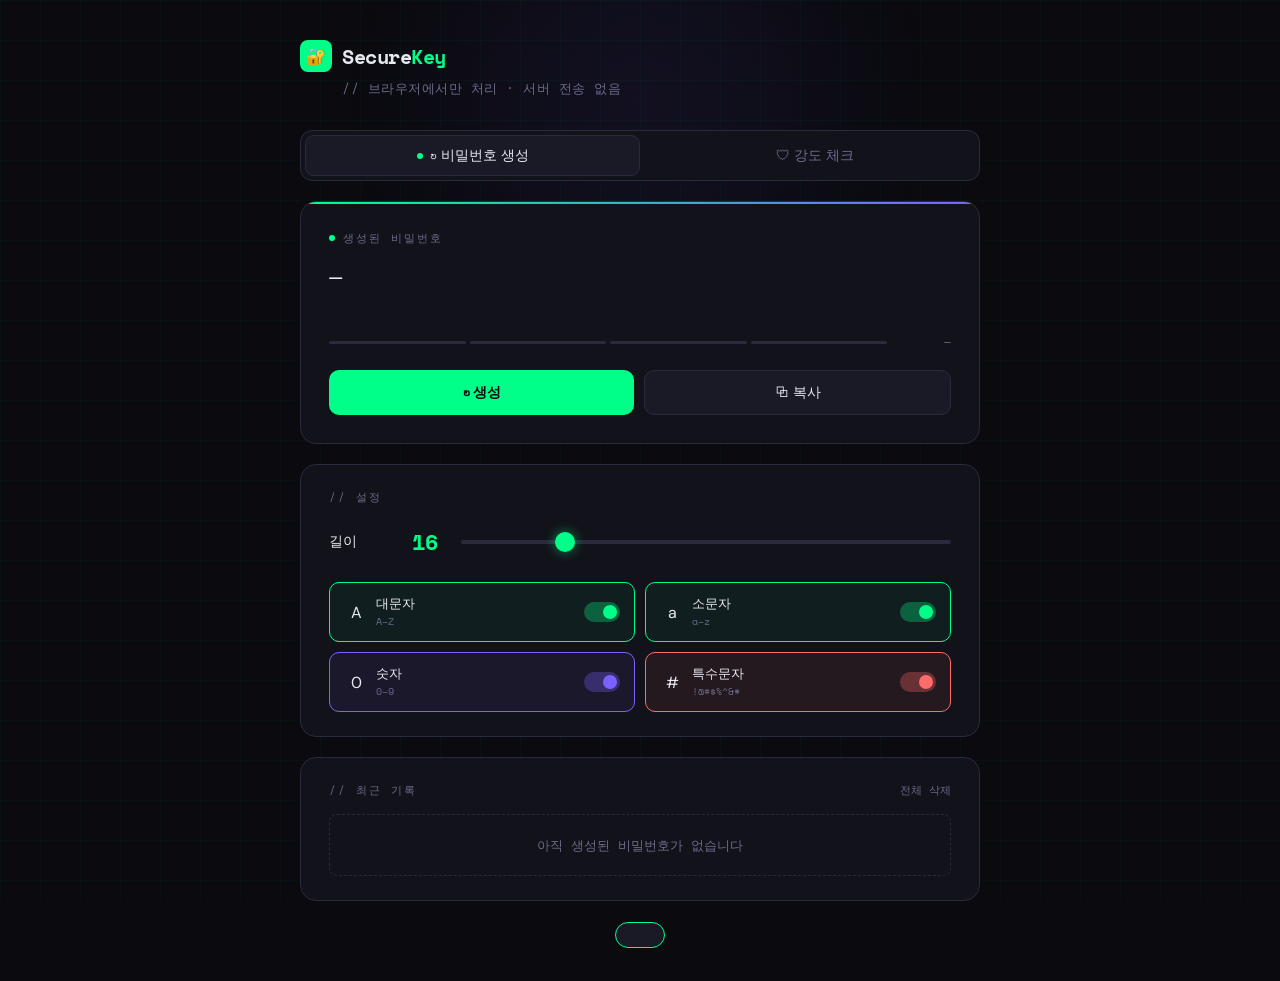
==== index.html @ 2619ad8b "Add Google AdSense integration Co-Authored-By: Claude Sonnet 4.6 <noreply@anthropic.com>" ====
<!DOCTYPE html>
<html lang="ko">
<head>
<meta charset="UTF-8">
<meta name="viewport" content="width=device-width, initial-scale=1.0">
<meta name="google-adsense-account" content="ca-pub-7251253669890286">
<title>SecureKey — 비밀번호 생성기</title>
<script async src="https://pagead2.googlesyndication.com/pagead/js/adsbygoogle.js?client=ca-pub-7251253669890286" crossorigin="anonymous"></script>
<link rel="preconnect" href="https://fonts.googleapis.com">
<link href="https://fonts.googleapis.com/css2?family=Space+Mono:wght@400;700&family=DM+Sans:wght@300;400;500;600&display=swap" rel="stylesheet">
<style>
  :root {
    --bg: #0a0a0f;
    --surface: #12121a;
    --surface2: #1a1a26;
    --border: #2a2a3d;
    --accent: #00ff88;
    --accent2: #7b61ff;
    --accent3: #ff6b6b;
    --text: #e8e8f0;
    --muted: #6b6b8a;
    --mono: 'Space Mono', monospace;
    --sans: 'DM Sans', sans-serif;
  }

  * { margin: 0; padding: 0; box-sizing: border-box; }

  body {
    background: var(--bg);
    color: var(--text);
    font-family: var(--sans);
    min-height: 100vh;
    display: flex;
    flex-direction: column;
    align-items: center;
    padding: 40px 20px 80px;
    position: relative;
    overflow-x: hidden;
  }

  body::before {
    content: '';
    position: fixed;
    inset: 0;
    background-image:
      linear-gradient(rgba(0,255,136,0.03) 1px, transparent 1px),
      linear-gradient(90deg, rgba(0,255,136,0.03) 1px, transparent 1px);
    background-size: 40px 40px;
    pointer-events: none;
    z-index: 0;
  }

  body::after {
    content: '';
    position: fixed;
    top: -200px;
    left: 50%;
    transform: translateX(-50%);
    width: 600px;
    height: 600px;
    background: radial-gradient(circle, rgba(123,97,255,0.08) 0%, transparent 70%);
    pointer-events: none;
    z-index: 0;
  }

  .container {
    width: 100%;
    max-width: 680px;
    position: relative;
    z-index: 1;
  }

  /* ── Header ── */
  header {
    margin-bottom: 32px;
    animation: fadeDown 0.6s ease both;
  }

  .logo {
    display: flex;
    align-items: center;
    gap: 10px;
    margin-bottom: 6px;
  }

  .logo-icon {
    width: 32px; height: 32px;
    background: var(--accent);
    border-radius: 8px;
    display: flex; align-items: center; justify-content: center;
    font-size: 16px;
  }

  .logo-text {
    font-family: var(--mono);
    font-size: 20px;
    font-weight: 700;
    letter-spacing: -0.5px;
  }

  .logo-text span { color: var(--accent); }

  .tagline {
    font-size: 13px;
    color: var(--muted);
    font-family: var(--mono);
    letter-spacing: 0.5px;
    padding-left: 42px;
  }

  /* ── Tab Nav ── */
  .tab-nav {
    display: flex;
    gap: 2px;
    background: var(--surface);
    border: 1px solid var(--border);
    border-radius: 12px;
    padding: 4px;
    margin-bottom: 20px;
    animation: fadeUp 0.6s 0.05s ease both;
  }

  .tab-btn {
    flex: 1;
    padding: 10px 16px;
    border: none;
    border-radius: 9px;
    background: transparent;
    color: var(--muted);
    font-family: var(--sans);
    font-size: 14px;
    font-weight: 500;
    cursor: pointer;
    transition: all 0.2s;
    display: flex;
    align-items: center;
    justify-content: center;
    gap: 7px;
  }

  .tab-btn:hover { color: var(--text); }

  .tab-btn.active {
    background: var(--surface2);
    color: var(--text);
    border: 1px solid var(--border);
  }

  .tab-indicator {
    width: 6px; height: 6px;
    border-radius: 50%;
    opacity: 0;
    transition: opacity 0.2s;
    flex-shrink: 0;
  }

  .tab-btn.active .tab-indicator { opacity: 1; }
  .tab-btn:nth-child(1) .tab-indicator { background: var(--accent); }
  .tab-btn:nth-child(2) .tab-indicator { background: var(--accent2); }

  /* ── Pages ── */
  .page { display: none; }
  .page.active { display: block; }

  /* ── Output card ── */
  .output-card {
    background: var(--surface);
    border: 1px solid var(--border);
    border-radius: 16px;
    padding: 28px;
    margin-bottom: 20px;
    position: relative;
    overflow: hidden;
    animation: fadeUp 0.6s 0.1s ease both;
  }

  .output-card::before {
    content: '';
    position: absolute;
    top: 0; left: 0; right: 0;
    height: 2px;
    background: linear-gradient(90deg, var(--accent), var(--accent2));
  }

  .card-label {
    font-size: 11px;
    font-family: var(--mono);
    color: var(--muted);
    letter-spacing: 2px;
    text-transform: uppercase;
    margin-bottom: 12px;
    display: flex;
    align-items: center;
    gap: 8px;
  }

  .strength-dot {
    width: 6px; height: 6px;
    border-radius: 50%;
    background: var(--accent);
    animation: pulse 2s infinite;
  }

  .password-display {
    font-family: var(--mono);
    font-size: clamp(16px, 3vw, 22px);
    color: var(--text);
    word-break: break-all;
    line-height: 1.6;
    min-height: 56px;
    letter-spacing: 1px;
    transition: opacity 0.15s;
  }

  .password-display.flash { opacity: 0; }

  .char-uppercase { color: #7b61ff; }
  .char-lowercase { color: #e8e8f0; }
  .char-number    { color: #00ff88; }
  .char-symbol    { color: #ff6b6b; }

  /* ── Strength meter ── */
  .strength-meter {
    margin-top: 20px;
    display: flex;
    gap: 4px;
    align-items: center;
  }

  .strength-bar {
    flex: 1;
    height: 3px;
    background: var(--border);
    border-radius: 2px;
    overflow: hidden;
  }

  .strength-bar-fill {
    height: 100%;
    border-radius: 2px;
    width: 0%;
    transition: width 0.4s cubic-bezier(0.34,1.56,0.64,1), background 0.4s;
  }

  .strength-text {
    font-size: 11px;
    font-family: var(--mono);
    color: var(--muted);
    min-width: 60px;
    text-align: right;
  }

  /* ── Buttons ── */
  .actions {
    display: flex;
    gap: 10px;
    margin-top: 20px;
  }

  .btn {
    flex: 1;
    padding: 12px 16px;
    border: none;
    border-radius: 10px;
    font-family: var(--sans);
    font-size: 14px;
    font-weight: 500;
    cursor: pointer;
    transition: all 0.2s;
    display: flex;
    align-items: center;
    justify-content: center;
    gap: 8px;
  }

  .btn-primary { background: var(--accent); color: #0a0a0f; font-weight: 600; }
  .btn-primary:hover {
    background: #00cc6a;
    transform: translateY(-1px);
    box-shadow: 0 4px 20px rgba(0,255,136,0.3);
  }
  .btn-primary:active { transform: translateY(0); }

  .btn-secondary {
    background: var(--surface2);
    color: var(--text);
    border: 1px solid var(--border);
  }
  .btn-secondary:hover { background: var(--border); transform: translateY(-1px); }
  .btn-secondary.copied {
    background: rgba(0,255,136,0.1);
    border-color: var(--accent);
    color: var(--accent);
  }

  /* ── Settings card ── */
  .settings-card {
    background: var(--surface);
    border: 1px solid var(--border);
    border-radius: 16px;
    padding: 24px 28px;
    margin-bottom: 20px;
    animation: fadeUp 0.6s 0.2s ease both;
  }

  .section-title {
    font-size: 11px;
    font-family: var(--mono);
    color: var(--muted);
    letter-spacing: 2px;
    text-transform: uppercase;
    margin-bottom: 20px;
  }

  .slider-row {
    display: flex;
    align-items: center;
    gap: 16px;
    margin-bottom: 24px;
  }

  .slider-label { font-size: 14px; color: var(--text); min-width: 60px; }

  .slider-value {
    font-family: var(--mono);
    font-size: 22px;
    font-weight: 700;
    color: var(--accent);
    min-width: 40px;
    text-align: center;
  }

  input[type=range] {
    flex: 1;
    appearance: none;
    background: var(--border);
    height: 4px;
    border-radius: 2px;
    outline: none;
    cursor: pointer;
  }

  input[type=range]::-webkit-slider-thumb {
    appearance: none;
    width: 20px; height: 20px;
    border-radius: 50%;
    background: var(--accent);
    cursor: pointer;
    box-shadow: 0 0 12px rgba(0,255,136,0.5);
    transition: transform 0.2s, box-shadow 0.2s;
  }

  input[type=range]::-webkit-slider-thumb:hover {
    transform: scale(1.2);
    box-shadow: 0 0 20px rgba(0,255,136,0.7);
  }

  .toggles-grid {
    display: grid;
    grid-template-columns: 1fr 1fr;
    gap: 10px;
  }

  .toggle-item {
    display: flex;
    align-items: center;
    justify-content: space-between;
    background: var(--surface2);
    border: 1px solid var(--border);
    border-radius: 10px;
    padding: 12px 14px;
    cursor: pointer;
    transition: all 0.2s;
    user-select: none;
  }

  .toggle-item:hover { border-color: var(--muted); }
  .toggle-item.active        { border-color: var(--accent);  background: rgba(0,255,136,0.05); }
  .toggle-item.active-purple { border-color: var(--accent2); background: rgba(123,97,255,0.08); }
  .toggle-item.active-red    { border-color: var(--accent3); background: rgba(255,107,107,0.08); }

  .toggle-info { display: flex; align-items: center; gap: 8px; }
  .toggle-icon { font-size: 16px; width: 24px; text-align: center; }
  .toggle-label    { font-size: 13px; color: var(--text); }
  .toggle-sublabel { font-size: 10px; color: var(--muted); font-family: var(--mono); margin-top: 1px; }

  .toggle-switch {
    width: 36px; height: 20px;
    background: var(--border);
    border-radius: 10px;
    position: relative;
    transition: background 0.2s;
    flex-shrink: 0;
  }

  .toggle-switch::after {
    content: '';
    position: absolute;
    width: 14px; height: 14px;
    border-radius: 50%;
    background: var(--muted);
    top: 3px; left: 3px;
    transition: all 0.2s;
  }

  .toggle-item.active        .toggle-switch { background: rgba(0,255,136,0.3); }
  .toggle-item.active        .toggle-switch::after { left: 19px; background: var(--accent); }
  .toggle-item.active-purple .toggle-switch { background: rgba(123,97,255,0.3); }
  .toggle-item.active-purple .toggle-switch::after { left: 19px; background: var(--accent2); }
  .toggle-item.active-red    .toggle-switch { background: rgba(255,107,107,0.3); }
  .toggle-item.active-red    .toggle-switch::after { left: 19px; background: var(--accent3); }

  /* ── History card ── */
  .history-card {
    background: var(--surface);
    border: 1px solid var(--border);
    border-radius: 16px;
    padding: 24px 28px;
    animation: fadeUp 0.6s 0.3s ease both;
  }

  .history-header {
    display: flex;
    align-items: center;
    justify-content: space-between;
    margin-bottom: 16px;
  }

  .history-clear {
    font-size: 11px;
    color: var(--muted);
    font-family: var(--mono);
    cursor: pointer;
    transition: color 0.2s;
  }
  .history-clear:hover { color: var(--accent3); }

  .history-list { display: flex; flex-direction: column; gap: 8px; }

  .history-item {
    display: flex;
    align-items: center;
    justify-content: space-between;
    background: var(--surface2);
    border: 1px solid var(--border);
    border-radius: 8px;
    padding: 10px 14px;
    gap: 12px;
    animation: slideIn 0.3s ease both;
    transition: border-color 0.2s;
  }

  .history-item:hover { border-color: var(--muted); }

  .history-pw {
    font-family: var(--mono);
    font-size: 13px;
    color: var(--text);
    flex: 1;
    overflow: hidden;
    text-overflow: ellipsis;
    white-space: nowrap;
    letter-spacing: 0.5px;
  }

  .history-meta { display: flex; align-items: center; gap: 8px; flex-shrink: 0; }

  .history-len {
    font-size: 10px;
    font-family: var(--mono);
    color: var(--muted);
    background: var(--border);
    padding: 2px 6px;
    border-radius: 4px;
  }

  .history-copy {
    background: none;
    border: none;
    color: var(--muted);
    cursor: pointer;
    font-size: 14px;
    padding: 4px;
    border-radius: 4px;
    transition: color 0.2s;
    display: flex; align-items: center;
  }
  .history-copy:hover { color: var(--accent); }

  .empty-history {
    text-align: center;
    color: var(--muted);
    font-size: 13px;
    font-family: var(--mono);
    padding: 20px 0;
    border: 1px dashed var(--border);
    border-radius: 8px;
  }

  /* ════════════════════════════
     강도 체크 페이지
  ════════════════════════════ */
  .checker-card {
    background: var(--surface);
    border: 1px solid var(--border);
    border-radius: 16px;
    padding: 28px;
    margin-bottom: 20px;
    position: relative;
    overflow: hidden;
    animation: fadeUp 0.5s ease both;
  }

  .checker-card::before {
    content: '';
    position: absolute;
    top: 0; left: 0; right: 0;
    height: 2px;
    background: linear-gradient(90deg, var(--accent2), var(--accent3));
  }

  .pw-input-wrap {
    position: relative;
    margin-bottom: 24px;
  }

  .pw-input {
    width: 100%;
    background: var(--surface2);
    border: 1px solid var(--border);
    border-radius: 10px;
    padding: 16px 50px 16px 16px;
    font-family: var(--mono);
    font-size: 18px;
    color: var(--text);
    outline: none;
    transition: border-color 0.2s, box-shadow 0.2s;
    letter-spacing: 2px;
  }

  .pw-input:focus {
    border-color: var(--accent2);
    box-shadow: 0 0 0 3px rgba(123,97,255,0.15);
  }

  .pw-input::placeholder {
    color: var(--muted);
    letter-spacing: 0;
    font-size: 14px;
  }

  .pw-toggle-vis {
    position: absolute;
    right: 14px;
    top: 50%;
    transform: translateY(-50%);
    background: none;
    border: none;
    color: var(--muted);
    cursor: pointer;
    font-size: 18px;
    padding: 4px;
    transition: color 0.2s;
  }
  .pw-toggle-vis:hover { color: var(--text); }

  /* Big strength display */
  .big-strength {
    display: flex;
    align-items: center;
    gap: 20px;
    margin-bottom: 24px;
  }

  .big-score-ring {
    position: relative;
    width: 80px; height: 80px;
    flex-shrink: 0;
  }

  .big-score-ring svg { transform: rotate(-90deg); }

  .ring-bg { fill: none; stroke: var(--border); stroke-width: 6; }

  .ring-fill {
    fill: none;
    stroke-width: 6;
    stroke-linecap: round;
    stroke-dasharray: 220;
    stroke-dashoffset: 220;
    transition: stroke-dashoffset 0.6s cubic-bezier(0.34,1.56,0.64,1), stroke 0.4s;
  }

  .score-num {
    position: absolute;
    inset: 0;
    display: flex;
    align-items: center;
    justify-content: center;
    font-family: var(--mono);
    font-size: 20px;
    font-weight: 700;
    color: var(--text);
    transition: color 0.4s;
  }

  .big-strength-info { flex: 1; }

  .big-strength-label {
    font-size: 24px;
    font-weight: 600;
    color: var(--text);
    margin-bottom: 4px;
    transition: color 0.3s;
  }

  .big-strength-sub {
    font-size: 13px;
    color: var(--muted);
    font-family: var(--mono);
  }

  /* Checklist */
  .checklist { display: flex; flex-direction: column; gap: 10px; }

  .check-item {
    display: flex;
    align-items: center;
    gap: 12px;
    padding: 12px 16px;
    background: var(--surface2);
    border: 1px solid var(--border);
    border-radius: 10px;
    transition: all 0.3s;
  }

  .check-item.pass { border-color: rgba(0,255,136,0.3);   background: rgba(0,255,136,0.04); }
  .check-item.fail { border-color: rgba(255,107,107,0.3); background: rgba(255,107,107,0.04); }

  .check-icon {
    width: 24px; height: 24px;
    border-radius: 50%;
    display: flex; align-items: center; justify-content: center;
    font-size: 12px;
    font-weight: 700;
    flex-shrink: 0;
    transition: all 0.3s;
    background: var(--border);
    color: var(--muted);
  }

  .check-item.pass .check-icon { background: rgba(0,255,136,0.2);   color: var(--accent); }
  .check-item.fail .check-icon { background: rgba(255,107,107,0.2); color: var(--accent3); }

  .check-text { flex: 1; }
  .check-title { font-size: 14px; color: var(--text); margin-bottom: 2px; }
  .check-desc  { font-size: 11px; color: var(--muted); font-family: var(--mono); }

  .check-badge {
    font-size: 10px;
    font-family: var(--mono);
    padding: 3px 8px;
    border-radius: 100px;
    font-weight: 700;
    flex-shrink: 0;
  }

  .check-item.pass .check-badge { background: rgba(0,255,136,0.15);   color: var(--accent); }
  .check-item.fail .check-badge { background: rgba(255,107,107,0.15); color: var(--accent3); }

  /* Entropy card */
  .entropy-card {
    background: var(--surface);
    border: 1px solid var(--border);
    border-radius: 16px;
    padding: 24px 28px;
    margin-bottom: 20px;
    animation: fadeUp 0.5s 0.1s ease both;
  }

  .entropy-grid {
    display: grid;
    grid-template-columns: repeat(3, 1fr);
    gap: 12px;
    margin-top: 16px;
  }

  .entropy-stat {
    background: var(--surface2);
    border: 1px solid var(--border);
    border-radius: 10px;
    padding: 14px;
    text-align: center;
  }

  .entropy-val {
    font-family: var(--mono);
    font-size: 22px;
    font-weight: 700;
    color: var(--accent2);
    margin-bottom: 4px;
    transition: color 0.3s;
  }

  .entropy-key { font-size: 11px; color: var(--muted); font-family: var(--mono); }

  /* Tips card */
  .tips-card {
    background: var(--surface);
    border: 1px solid var(--border);
    border-radius: 16px;
    padding: 24px 28px;
    animation: fadeUp 0.5s 0.2s ease both;
  }

  .tip-list { display: flex; flex-direction: column; gap: 10px; margin-top: 16px; }

  .tip-item {
    display: flex;
    gap: 10px;
    align-items: flex-start;
    font-size: 13px;
    color: var(--muted);
    line-height: 1.5;
  }

  .tip-item .tip-icon { flex-shrink: 0; font-size: 15px; margin-top: 1px; }
  .tip-item.highlight { color: var(--text); }

  /* ── Toast ── */
  .toast {
    position: fixed;
    bottom: 32px;
    left: 50%;
    transform: translateX(-50%) translateY(80px);
    background: var(--surface2);
    border: 1px solid var(--accent);
    color: var(--accent);
    font-family: var(--mono);
    font-size: 13px;
    padding: 12px 24px;
    border-radius: 100px;
    transition: transform 0.3s cubic-bezier(0.34,1.56,0.64,1);
    z-index: 100;
    white-space: nowrap;
  }
  .toast.show { transform: translateX(-50%) translateY(0); }

  /* ── Animations ── */
  @keyframes fadeDown {
    from { opacity: 0; transform: translateY(-20px); }
    to   { opacity: 1; transform: translateY(0); }
  }
  @keyframes fadeUp {
    from { opacity: 0; transform: translateY(20px); }
    to   { opacity: 1; transform: translateY(0); }
  }
  @keyframes slideIn {
    from { opacity: 0; transform: translateX(-10px); }
    to   { opacity: 1; transform: translateX(0); }
  }
  @keyframes pulse {
    0%, 100% { opacity: 1; }
    50%       { opacity: 0.3; }
  }

  @media (max-width: 500px) {
    .toggles-grid { grid-template-columns: 1fr; }
    .slider-row   { flex-wrap: wrap; }
    .entropy-grid { grid-template-columns: 1fr 1fr; }
    .big-strength { flex-direction: column; text-align: center; }
    .tab-btn      { font-size: 13px; padding: 9px 10px; }
  }
</style>
</head>
<body>

<div class="container">

  <!-- Header -->
  <header>
    <div class="logo">
      <div class="logo-icon">🔐</div>
      <div class="logo-text">Secure<span>Key</span></div>
    </div>
    <div class="tagline">// 브라우저에서만 처리 · 서버 전송 없음</div>
  </header>

  <!-- Tab Nav -->
  <nav class="tab-nav">
    <button class="tab-btn active" id="tab-gen" onclick="switchTab('gen')">
      <div class="tab-indicator"></div>
      ↻ 비밀번호 생성
    </button>
    <button class="tab-btn" id="tab-check" onclick="switchTab('check')">
      <div class="tab-indicator"></div>
      🛡 강도 체크
    </button>
  </nav>

  <!-- ════ PAGE: 생성기 ════ -->
  <div class="page active" id="page-gen">

    <div class="output-card">
      <div class="card-label">
        <div class="strength-dot"></div>
        생성된 비밀번호
      </div>
      <div class="password-display" id="passwordDisplay">—</div>

      <div class="strength-meter">
        <div class="strength-bar"><div class="strength-bar-fill" id="genFill1"></div></div>
        <div class="strength-bar"><div class="strength-bar-fill" id="genFill2"></div></div>
        <div class="strength-bar"><div class="strength-bar-fill" id="genFill3"></div></div>
        <div class="strength-bar"><div class="strength-bar-fill" id="genFill4"></div></div>
        <div class="strength-text" id="genStrengthText">—</div>
      </div>

      <div class="actions">
        <button class="btn btn-primary" onclick="generate()">↻ 생성</button>
        <button class="btn btn-secondary" id="copyBtn" onclick="copyPassword()">⧉ 복사</button>
      </div>
    </div>

    <div class="settings-card">
      <div class="section-title">// 설정</div>
      <div class="slider-row">
        <div class="slider-label">길이</div>
        <div class="slider-value" id="lenDisplay">16</div>
        <input type="range" id="lengthSlider" min="4" max="64" value="16"
               oninput="document.getElementById('lenDisplay').textContent=this.value">
      </div>
      <div class="toggles-grid">
        <div class="toggle-item active" id="tog-upper" onclick="toggleOption('upper','active')">
          <div class="toggle-info">
            <div class="toggle-icon">A</div>
            <div><div class="toggle-label">대문자</div><div class="toggle-sublabel">A–Z</div></div>
          </div>
          <div class="toggle-switch"></div>
        </div>
        <div class="toggle-item active" id="tog-lower" onclick="toggleOption('lower','active')">
          <div class="toggle-info">
            <div class="toggle-icon">a</div>
            <div><div class="toggle-label">소문자</div><div class="toggle-sublabel">a–z</div></div>
          </div>
          <div class="toggle-switch"></div>
        </div>
        <div class="toggle-item active-purple" id="tog-number" onclick="toggleOption('number','active-purple')">
          <div class="toggle-info">
            <div class="toggle-icon">0</div>
            <div><div class="toggle-label">숫자</div><div class="toggle-sublabel">0–9</div></div>
          </div>
          <div class="toggle-switch"></div>
        </div>
        <div class="toggle-item active-red" id="tog-symbol" onclick="toggleOption('symbol','active-red')">
          <div class="toggle-info">
            <div class="toggle-icon">#</div>
            <div><div class="toggle-label">특수문자</div><div class="toggle-sublabel">!@#$%^&*</div></div>
          </div>
          <div class="toggle-switch"></div>
        </div>
      </div>
    </div>

    <div class="history-card">
      <div class="history-header">
        <div class="section-title" style="margin-bottom:0">// 최근 기록</div>
        <span class="history-clear" onclick="clearHistory()">전체 삭제</span>
      </div>
      <div class="history-list" id="historyList">
        <div class="empty-history">아직 생성된 비밀번호가 없습니다</div>
      </div>
    </div>

  </div><!-- /page-gen -->

  <!-- ════ PAGE: 강도 체크 ════ -->
  <div class="page" id="page-check">

    <div class="checker-card">
      <div class="card-label">
        <div class="strength-dot" style="background:var(--accent2);"></div>
        비밀번호 입력
      </div>

      <div class="pw-input-wrap">
        <input class="pw-input" type="password" id="checkInput"
               placeholder="확인할 비밀번호를 입력하세요"
               oninput="analyzePassword(this.value)"
               autocomplete="off" spellcheck="false">
        <button class="pw-toggle-vis" id="visBtn" onclick="toggleVisibility()">👁</button>
      </div>

      <div class="big-strength">
        <div class="big-score-ring">
          <svg width="80" height="80" viewBox="0 0 80 80">
            <circle class="ring-bg" cx="40" cy="40" r="35"/>
            <circle class="ring-fill" id="ringFill" cx="40" cy="40" r="35"/>
          </svg>
          <div class="score-num" id="scoreNum">—</div>
        </div>
        <div class="big-strength-info">
          <div class="big-strength-label" id="bigLabel">입력 대기</div>
          <div class="big-strength-sub" id="bigSub">비밀번호를 입력하면 분석합니다</div>
        </div>
      </div>

      <div class="checklist">
        <div class="check-item" id="chk-len">
          <div class="check-icon">?</div>
          <div class="check-text">
            <div class="check-title">길이</div>
            <div class="check-desc">8자 이상 권장 · 16자 이상 강력 권장</div>
          </div>
          <div class="check-badge">—</div>
        </div>
        <div class="check-item" id="chk-upper">
          <div class="check-icon">?</div>
          <div class="check-text">
            <div class="check-title">대문자 포함</div>
            <div class="check-desc">A–Z 중 1자 이상</div>
          </div>
          <div class="check-badge">—</div>
        </div>
        <div class="check-item" id="chk-lower">
          <div class="check-icon">?</div>
          <div class="check-text">
            <div class="check-title">소문자 포함</div>
            <div class="check-desc">a–z 중 1자 이상</div>
          </div>
          <div class="check-badge">—</div>
        </div>
        <div class="check-item" id="chk-num">
          <div class="check-icon">?</div>
          <div class="check-text">
            <div class="check-title">숫자 포함</div>
            <div class="check-desc">0–9 중 1자 이상</div>
          </div>
          <div class="check-badge">—</div>
        </div>
        <div class="check-item" id="chk-sym">
          <div class="check-icon">?</div>
          <div class="check-text">
            <div class="check-title">특수문자 포함</div>
            <div class="check-desc">!@#$%^&* 등</div>
          </div>
          <div class="check-badge">—</div>
        </div>
        <div class="check-item" id="chk-repeat">
          <div class="check-icon">?</div>
          <div class="check-text">
            <div class="check-title">반복 패턴 없음</div>
            <div class="check-desc">같은 문자 3회 이상 연속 없음</div>
          </div>
          <div class="check-badge">—</div>
        </div>
        <div class="check-item" id="chk-seq">
          <div class="check-icon">?</div>
          <div class="check-text">
            <div class="check-title">연속 패턴 없음</div>
            <div class="check-desc">abc, 123, qwerty 등 없음</div>
          </div>
          <div class="check-badge">—</div>
        </div>
        <div class="check-item" id="chk-common">
          <div class="check-icon">?</div>
          <div class="check-text">
            <div class="check-title">흔한 비밀번호 아님</div>
            <div class="check-desc">password, 123456, qwerty 등 제외</div>
          </div>
          <div class="check-badge">—</div>
        </div>
      </div>
    </div>

    <div class="entropy-card">
      <div class="section-title">// 엔트로피 분석</div>
      <div class="entropy-grid">
        <div class="entropy-stat">
          <div class="entropy-val" id="eLen">—</div>
          <div class="entropy-key">길이</div>
        </div>
        <div class="entropy-stat">
          <div class="entropy-val" id="ePool">—</div>
          <div class="entropy-key">문자풀 크기</div>
        </div>
        <div class="entropy-stat">
          <div class="entropy-val" id="eBits">—</div>
          <div class="entropy-key">엔트로피 (bits)</div>
        </div>
      </div>
    </div>

    <div class="tips-card">
      <div class="section-title">// 보안 가이드</div>
      <div class="tip-list">
        <div class="tip-item highlight">
          <span class="tip-icon">🔑</span>
          <span>각 서비스마다 다른 비밀번호를 사용하세요. 한 곳이 유출되면 모두 위험해집니다.</span>
        </div>
        <div class="tip-item">
          <span class="tip-icon">📏</span>
          <span>길이가 복잡도보다 더 중요합니다. 16자 이상을 목표로 하세요.</span>
        </div>
        <div class="tip-item">
          <span class="tip-icon">🎲</span>
          <span>예측 가능한 패턴(생일, 이름, 123)은 사전 공격에 취약합니다.</span>
        </div>
        <div class="tip-item">
          <span class="tip-icon">🛡</span>
          <span>비밀번호 관리자(1Password, Bitwarden 등)를 사용하면 강력한 비밀번호를 쉽게 관리할 수 있습니다.</span>
        </div>
        <div class="tip-item">
          <span class="tip-icon">📵</span>
          <span>이 페이지는 입력한 비밀번호를 서버로 전송하지 않습니다. 모든 분석은 브라우저에서 이루어집니다.</span>
        </div>
      </div>
    </div>

  </div><!-- /page-check -->

</div>

<div class="toast" id="toast"></div>

<script>
/* ─────────────────────────────────
   공통 상수 & 유틸
───────────────────────────────── */
const CHARS = {
  upper:  'ABCDEFGHIJKLMNOPQRSTUVWXYZ',
  lower:  'abcdefghijklmnopqrstuvwxyz',
  number: '0123456789',
  symbol: '!@#$%^&*()-_=+[]{}|;:,.<>?'
};

const COMMON_PASSWORDS = new Set([
  'password','123456','12345678','qwerty','abc123','monkey','1234567',
  'letmein','trustno1','dragon','baseball','iloveyou','master','sunshine',
  'ashley','bailey','passw0rd','shadow','123123','654321','superman',
  'qazwsx','michael','football','password1','password123','welcome',
  '123456789','1234567890','admin','login','hello','password!',
  'qwerty123','abc1234','1q2w3e4r','111111','0987654321'
]);

const SEQ_PATTERNS = [
  'abcdefghijklmnopqrstuvwxyz',
  'qwertyuiopasdfghjklzxcvbnm',
  '01234567890'
];

function randomChar(str) {
  const a = new Uint32Array(1);
  crypto.getRandomValues(a);
  return str[a[0] % str.length];
}

function shuffle(arr) {
  for (let i = arr.length - 1; i > 0; i--) {
    const a = new Uint32Array(1);
    crypto.getRandomValues(a);
    const j = a[0] % (i + 1);
    [arr[i], arr[j]] = [arr[j], arr[i]];
  }
}

function escapeHtml(s) {
  return s.replace(/&/g,'&amp;').replace(/</g,'&lt;').replace(/>/g,'&gt;').replace(/"/g,'&quot;');
}

let toastTimer;
function showToast(msg) {
  const t = document.getElementById('toast');
  t.textContent = msg;
  t.classList.add('show');
  clearTimeout(toastTimer);
  toastTimer = setTimeout(() => t.classList.remove('show'), 2500);
}

/* ─────────────────────────────────
   탭 전환
───────────────────────────────── */
function switchTab(tab) {
  ['gen','check'].forEach(t => {
    document.getElementById('tab-' + t).classList.toggle('active', t === tab);
    document.getElementById('page-' + t).classList.toggle('active', t === tab);
  });
}

/* ─────────────────────────────────
   비밀번호 생성기
───────────────────────────────── */
const genState = {
  upper: true, lower: true, number: true, symbol: true,
  password: '', history: []
};

let autoTimer;

function toggleOption(key, cls) {
  const keys = ['upper','lower','number','symbol'];
  const activeCount = keys.filter(k => genState[k]).length;
  if (genState[key] && activeCount <= 1) {
    showToast('⚠ 최소 1개 이상 선택해야 합니다');
    return;
  }
  genState[key] = !genState[key];
  const el = document.getElementById('tog-' + key);
  genState[key] ? el.classList.add(cls) : el.classList.remove(cls);
}

function generate() {
  const len = parseInt(document.getElementById('lengthSlider').value);
  let pool = '';
  const guaranteed = [];

  ['upper','lower','number','symbol'].forEach(k => {
    if (genState[k]) { pool += CHARS[k]; guaranteed.push(randomChar(CHARS[k])); }
  });

  if (!pool) { showToast('⚠ 문자 종류를 선택해주세요'); return; }

  const arr = [...guaranteed];
  for (let i = arr.length; i < len; i++) arr.push(randomChar(pool));
  shuffle(arr);

  genState.password = arr.join('');
  renderPassword(genState.password);
  updateGenStrength(genState.password);
  addHistory(genState.password);
}

function renderPassword(pw) {
  const el = document.getElementById('passwordDisplay');
  el.classList.add('flash');
  setTimeout(() => {
    el.innerHTML = pw.split('').map(c => {
      if (/[A-Z]/.test(c)) return `<span class="char-uppercase">${c}</span>`;
      if (/[a-z]/.test(c)) return `<span class="char-lowercase">${c}</span>`;
      if (/[0-9]/.test(c)) return `<span class="char-number">${c}</span>`;
      return `<span class="char-symbol">${c}</span>`;
    }).join('');
    el.classList.remove('flash');
  }, 80);
}

function updateGenStrength(pw) {
  let score = 0;
  if (pw.length >= 8)  score++;
  if (pw.length >= 16) score++;
  if (/[A-Z]/.test(pw) && /[a-z]/.test(pw)) score++;
  if (/[0-9]/.test(pw)) score++;
  if (/[^a-zA-Z0-9]/.test(pw)) score++;

  const labels = ['','약함','보통','강함','매우 강함'];
  const colors = ['','#ff6b6b','#ffa94d','#7b61ff','#00ff88'];
  const bars   = score <= 1 ? 1 : score <= 2 ? 2 : score <= 3 ? 3 : 4;

  for (let i = 1; i <= 4; i++) {
    const f = document.getElementById('genFill' + i);
    f.style.width      = i <= bars ? '100%' : '0%';
    f.style.background = colors[bars];
  }
  document.getElementById('genStrengthText').textContent = labels[bars] || '—';
}

async function copyPassword() {
  if (!genState.password) { showToast('먼저 비밀번호를 생성하세요'); return; }
  try {
    await navigator.clipboard.writeText(genState.password);
    const btn = document.getElementById('copyBtn');
    btn.classList.add('copied');
    btn.textContent = '✓ 복사됨';
    setTimeout(() => { btn.classList.remove('copied'); btn.textContent = '⧉ 복사'; }, 2000);
    showToast('✓ 클립보드에 복사되었습니다');
  } catch { showToast('복사 실패 — 수동으로 복사해주세요'); }
}

function addHistory(pw) {
  genState.history.unshift(pw);
  if (genState.history.length > 8) genState.history.pop();
  renderHistory();
}

function renderHistory() {
  const list = document.getElementById('historyList');
  if (!genState.history.length) {
    list.innerHTML = '<div class="empty-history">아직 생성된 비밀번호가 없습니다</div>';
    return;
  }
  list.innerHTML = genState.history.map(pw => `
    <div class="history-item">
      <div class="history-pw">${escapeHtml(pw)}</div>
      <div class="history-meta">
        <div class="history-len">${pw.length}자</div>
        <button class="history-copy" onclick="copyText('${escapeHtml(pw)}')" title="복사">⧉</button>
      </div>
    </div>
  `).join('');
}

function clearHistory() {
  genState.history = [];
  renderHistory();
  showToast('기록이 삭제되었습니다');
}

async function copyText(text) {
  try {
    await navigator.clipboard.writeText(text);
    showToast('✓ 복사되었습니다');
  } catch { showToast('복사 실패'); }
}

/* ─────────────────────────────────
   강도 체크 페이지
───────────────────────────────── */
function hasSequential(pw) {
  const lower = pw.toLowerCase();
  for (const pat of SEQ_PATTERNS) {
    for (let i = 0; i <= pat.length - 3; i++) {
      const fwd = pat.slice(i, i + 3);
      const rev = fwd.split('').reverse().join('');
      if (lower.includes(fwd) || lower.includes(rev)) return true;
    }
  }
  return false;
}

function hasRepeating(pw) { return /(.)\1\1/.test(pw); }

function calcEntropy(pw) {
  let pool = 0;
  if (/[a-z]/.test(pw)) pool += 26;
  if (/[A-Z]/.test(pw)) pool += 26;
  if (/[0-9]/.test(pw)) pool += 10;
  if (/[^a-zA-Z0-9]/.test(pw)) pool += 32;
  return pool > 0 ? Math.round(pw.length * Math.log2(pool)) : 0;
}

function setCheck(id, pass, badge) {
  const el = document.getElementById(id);
  el.className = 'check-item ' + (pass ? 'pass' : 'fail');
  el.querySelector('.check-icon').textContent  = pass ? '✓' : '✗';
  el.querySelector('.check-badge').textContent = badge;
}

function analyzePassword(pw) {
  const isEmpty = pw.length === 0;

  if (isEmpty) {
    document.querySelectorAll('.check-item').forEach(el => {
      el.className = 'check-item';
      el.querySelector('.check-icon').textContent  = '?';
      el.querySelector('.check-badge').textContent = '—';
    });
  } else {
    const lenPass   = pw.length >= 8;
    const lenStrong = pw.length >= 16;
    setCheck('chk-len',    lenPass,                     lenStrong ? '16자+' : pw.length + '자');
    setCheck('chk-upper',  /[A-Z]/.test(pw),            /[A-Z]/.test(pw)     ? '포함' : '없음');
    setCheck('chk-lower',  /[a-z]/.test(pw),            /[a-z]/.test(pw)     ? '포함' : '없음');
    setCheck('chk-num',    /[0-9]/.test(pw),            /[0-9]/.test(pw)     ? '포함' : '없음');
    setCheck('chk-sym',    /[^a-zA-Z0-9]/.test(pw),    /[^a-zA-Z0-9]/.test(pw) ? '포함' : '없음');
    setCheck('chk-repeat', !hasRepeating(pw),           !hasRepeating(pw)    ? '없음' : '있음');
    setCheck('chk-seq',    !hasSequential(pw),          !hasSequential(pw)   ? '없음' : '있음');
    const isCommon = COMMON_PASSWORDS.has(pw.toLowerCase());
    setCheck('chk-common', !isCommon,                   !isCommon            ? '안전' : '위험');
  }

  /* 점수 */
  let score = 0;
  if (!isEmpty) {
    if (pw.length >= 8)              score += 15;
    if (pw.length >= 12)             score += 10;
    if (pw.length >= 16)             score += 10;
    if (/[A-Z]/.test(pw))           score += 10;
    if (/[a-z]/.test(pw))           score += 10;
    if (/[0-9]/.test(pw))           score += 10;
    if (/[^a-zA-Z0-9]/.test(pw))   score += 15;
    if (!hasRepeating(pw))          score += 5;
    if (!hasSequential(pw))         score += 10;
    if (!COMMON_PASSWORDS.has(pw.toLowerCase())) score += 5;
  }
  score = Math.min(100, score);

  /* 링 */
  const circumference = 2 * Math.PI * 35;
  const ring   = document.getElementById('ringFill');
  const offset = isEmpty ? circumference : circumference - (score / 100) * circumference;
  ring.style.strokeDashoffset = offset;

  const ringColor = score < 30 ? '#ff6b6b' : score < 55 ? '#ffa94d' : score < 75 ? '#7b61ff' : '#00ff88';
  ring.style.stroke = ringColor;
  document.getElementById('scoreNum').textContent = isEmpty ? '—' : score;

  /* 라벨 */
  const labelMap = [[90,'매우 강함'],[75,'강함'],[55,'보통'],[30,'약함'],[0,'취약']];
  const subMap   = [
    [90,'매우 안전한 비밀번호입니다 🎉'],
    [75,'괜찮은 비밀번호입니다'],
    [55,'조금 더 강화해보세요'],
    [30,'개선이 필요합니다'],
    [0, '즉시 변경을 권장합니다']
  ];

  let labelText = '입력 대기', subText = '비밀번호를 입력하면 분석합니다';
  if (!isEmpty) {
    labelText = labelMap.find(([t]) => score >= t)?.[1] ?? '취약';
    subText   = subMap.find(([t])   => score >= t)?.[1] ?? '즉시 변경을 권장합니다';
  }

  document.getElementById('bigLabel').textContent = labelText;
  document.getElementById('bigSub').textContent   = subText;
  document.getElementById('bigLabel').style.color = isEmpty ? 'var(--text)' : ringColor;

  /* 엔트로피 */
  let pool = 0;
  if (/[a-z]/.test(pw)) pool += 26;
  if (/[A-Z]/.test(pw)) pool += 26;
  if (/[0-9]/.test(pw)) pool += 10;
  if (/[^a-zA-Z0-9]/.test(pw)) pool += 32;

  document.getElementById('eLen').textContent  = isEmpty ? '—' : pw.length;
  document.getElementById('ePool').textContent = isEmpty || !pool ? '—' : pool;
  document.getElementById('eBits').textContent = isEmpty || !pool ? '—' : calcEntropy(pw);
}

function toggleVisibility() {
  const inp = document.getElementById('checkInput');
  const btn = document.getElementById('visBtn');
  if (inp.type === 'password') { inp.type = 'text';     btn.textContent = '🙈'; }
  else                         { inp.type = 'password'; btn.textContent = '👁'; }
}

/* Init — 초기에는 자동 생성 없음 */
</script>
</body>
</html>
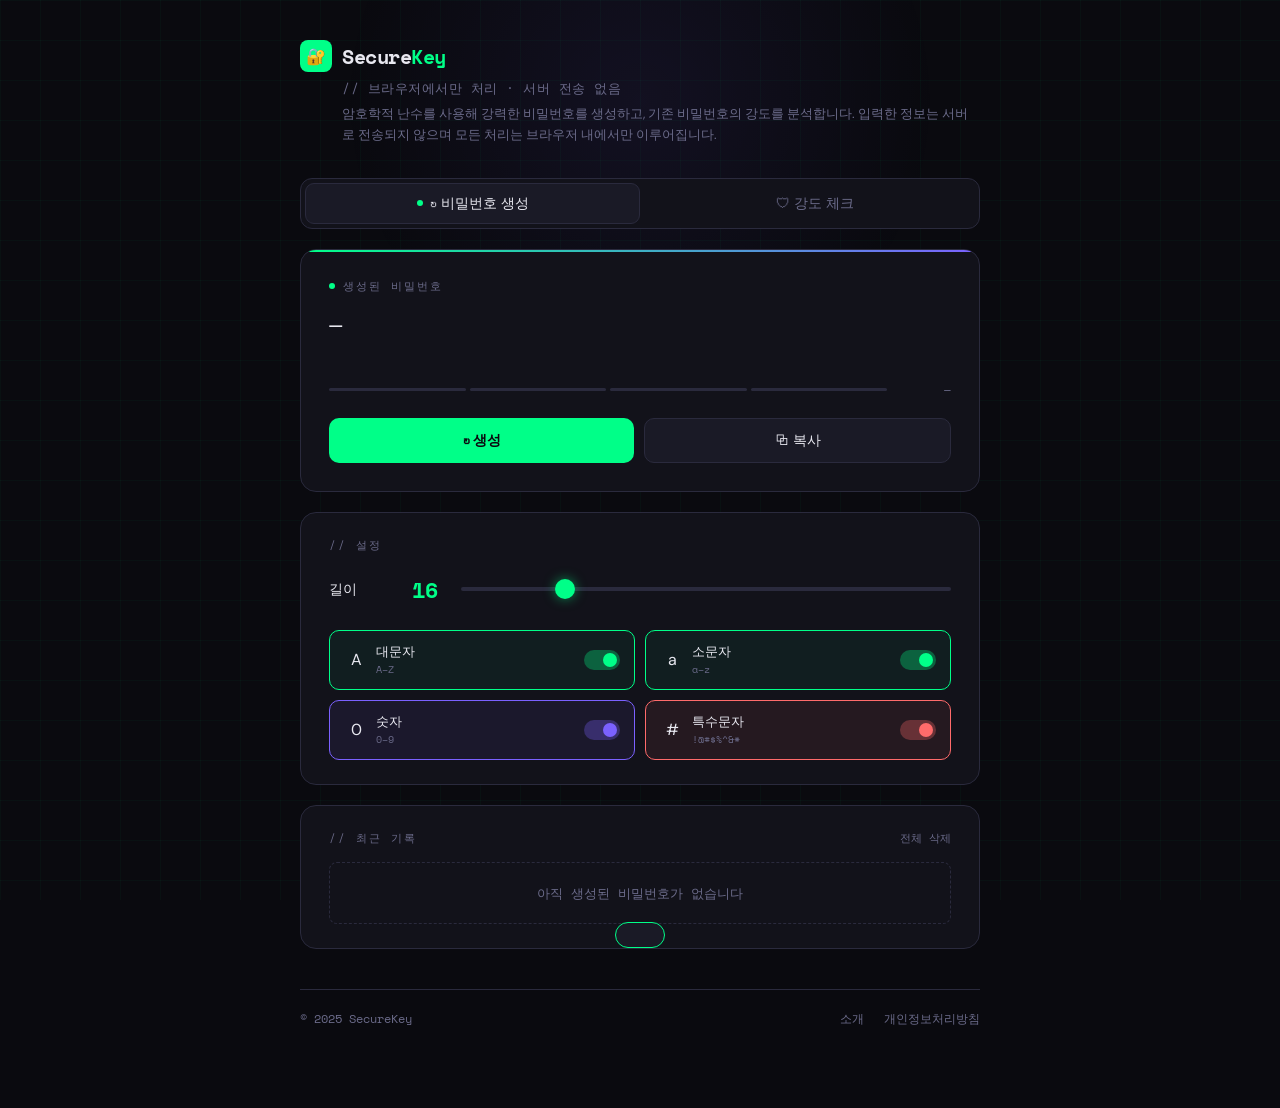
==== commit 0d9046de: "Add about/privacy pages, footer nav, site description - Add about.html: site purpose, features, secu" ====
--- a/index.html
+++ b/index.html
@@ -764,12 +764,56 @@
     50%       { opacity: 0.3; }
   }
 
+  /* ── Site desc ── */
+  .site-desc {
+    font-size: 13px;
+    color: var(--muted);
+    font-family: var(--sans);
+    padding-left: 42px;
+    margin-top: 6px;
+    line-height: 1.6;
+  }
+
+  /* ── Footer ── */
+  .site-footer {
+    margin-top: 40px;
+    padding-top: 20px;
+    border-top: 1px solid var(--border);
+    display: flex;
+    align-items: center;
+    justify-content: space-between;
+    flex-wrap: wrap;
+    gap: 10px;
+  }
+
+  .footer-copy {
+    font-size: 12px;
+    color: var(--muted);
+    font-family: var(--mono);
+  }
+
+  .footer-links {
+    display: flex;
+    gap: 20px;
+  }
+
+  .footer-links a {
+    font-size: 12px;
+    color: var(--muted);
+    font-family: var(--mono);
+    text-decoration: none;
+    transition: color 0.2s;
+  }
+
+  .footer-links a:hover { color: var(--accent); }
+
   @media (max-width: 500px) {
     .toggles-grid { grid-template-columns: 1fr; }
     .slider-row   { flex-wrap: wrap; }
     .entropy-grid { grid-template-columns: 1fr 1fr; }
     .big-strength { flex-direction: column; text-align: center; }
     .tab-btn      { font-size: 13px; padding: 9px 10px; }
+    .site-footer  { flex-direction: column; align-items: flex-start; }
   }
 </style>
 </head>
@@ -784,6 +828,7 @@
       <div class="logo-text">Secure<span>Key</span></div>
     </div>
     <div class="tagline">// 브라우저에서만 처리 · 서버 전송 없음</div>
+    <p class="site-desc">암호학적 난수를 사용해 강력한 비밀번호를 생성하고, 기존 비밀번호의 강도를 분석합니다. 입력한 정보는 서버로 전송되지 않으며 모든 처리는 브라우저 내에서만 이루어집니다.</p>
   </header>
 
   <!-- Tab Nav -->
@@ -1018,6 +1063,14 @@
     </div>
 
   </div><!-- /page-check -->
+
+  <footer class="site-footer">
+    <span class="footer-copy">© 2025 SecureKey</span>
+    <nav class="footer-links">
+      <a href="about.html">소개</a>
+      <a href="privacy.html">개인정보처리방침</a>
+    </nav>
+  </footer>
 
 </div>
 
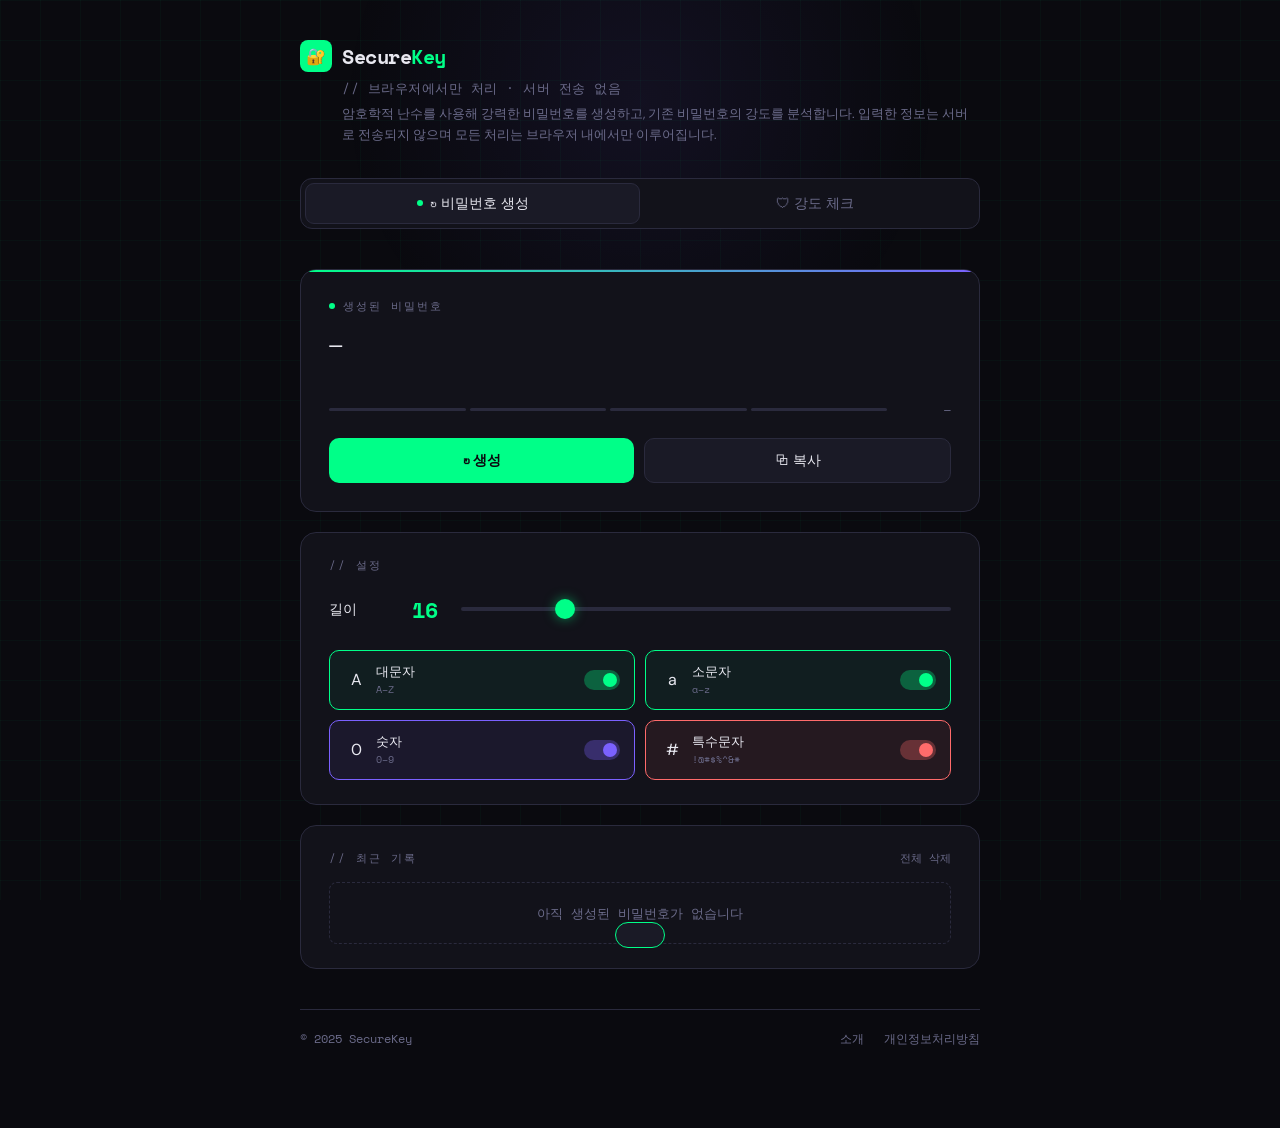
==== commit 1c6504bb: "Add Kakao AdFit banner ad to main page - Place 320x50 ins tag below tab nav (high-visibility positio" ====
--- a/index.html
+++ b/index.html
@@ -774,6 +774,13 @@
     line-height: 1.6;
   }
 
+  /* ── AdFit ── */
+  .adfit-wrap {
+    display: flex;
+    justify-content: center;
+    margin-bottom: 20px;
+  }
+
   /* ── Footer ── */
   .site-footer {
     margin-top: 40px;
@@ -842,6 +849,14 @@
       🛡 강도 체크
     </button>
   </nav>
+
+  <!-- AdFit -->
+  <div class="adfit-wrap">
+    <ins class="kakao_ad_area" style="display:none;"
+      data-ad-unit="DAN-JZf38poXacQnXo5k"
+      data-ad-width="320"
+      data-ad-height="50"></ins>
+  </div>
 
   <!-- ════ PAGE: 생성기 ════ -->
   <div class="page active" id="page-gen">
@@ -1075,6 +1090,8 @@
 </div>
 
 <div class="toast" id="toast"></div>
+
+<script type="text/javascript" src="//t1.daumcdn.net/kas/static/ba.min.js" async></script>
 
 <script>
 /* ─────────────────────────────────
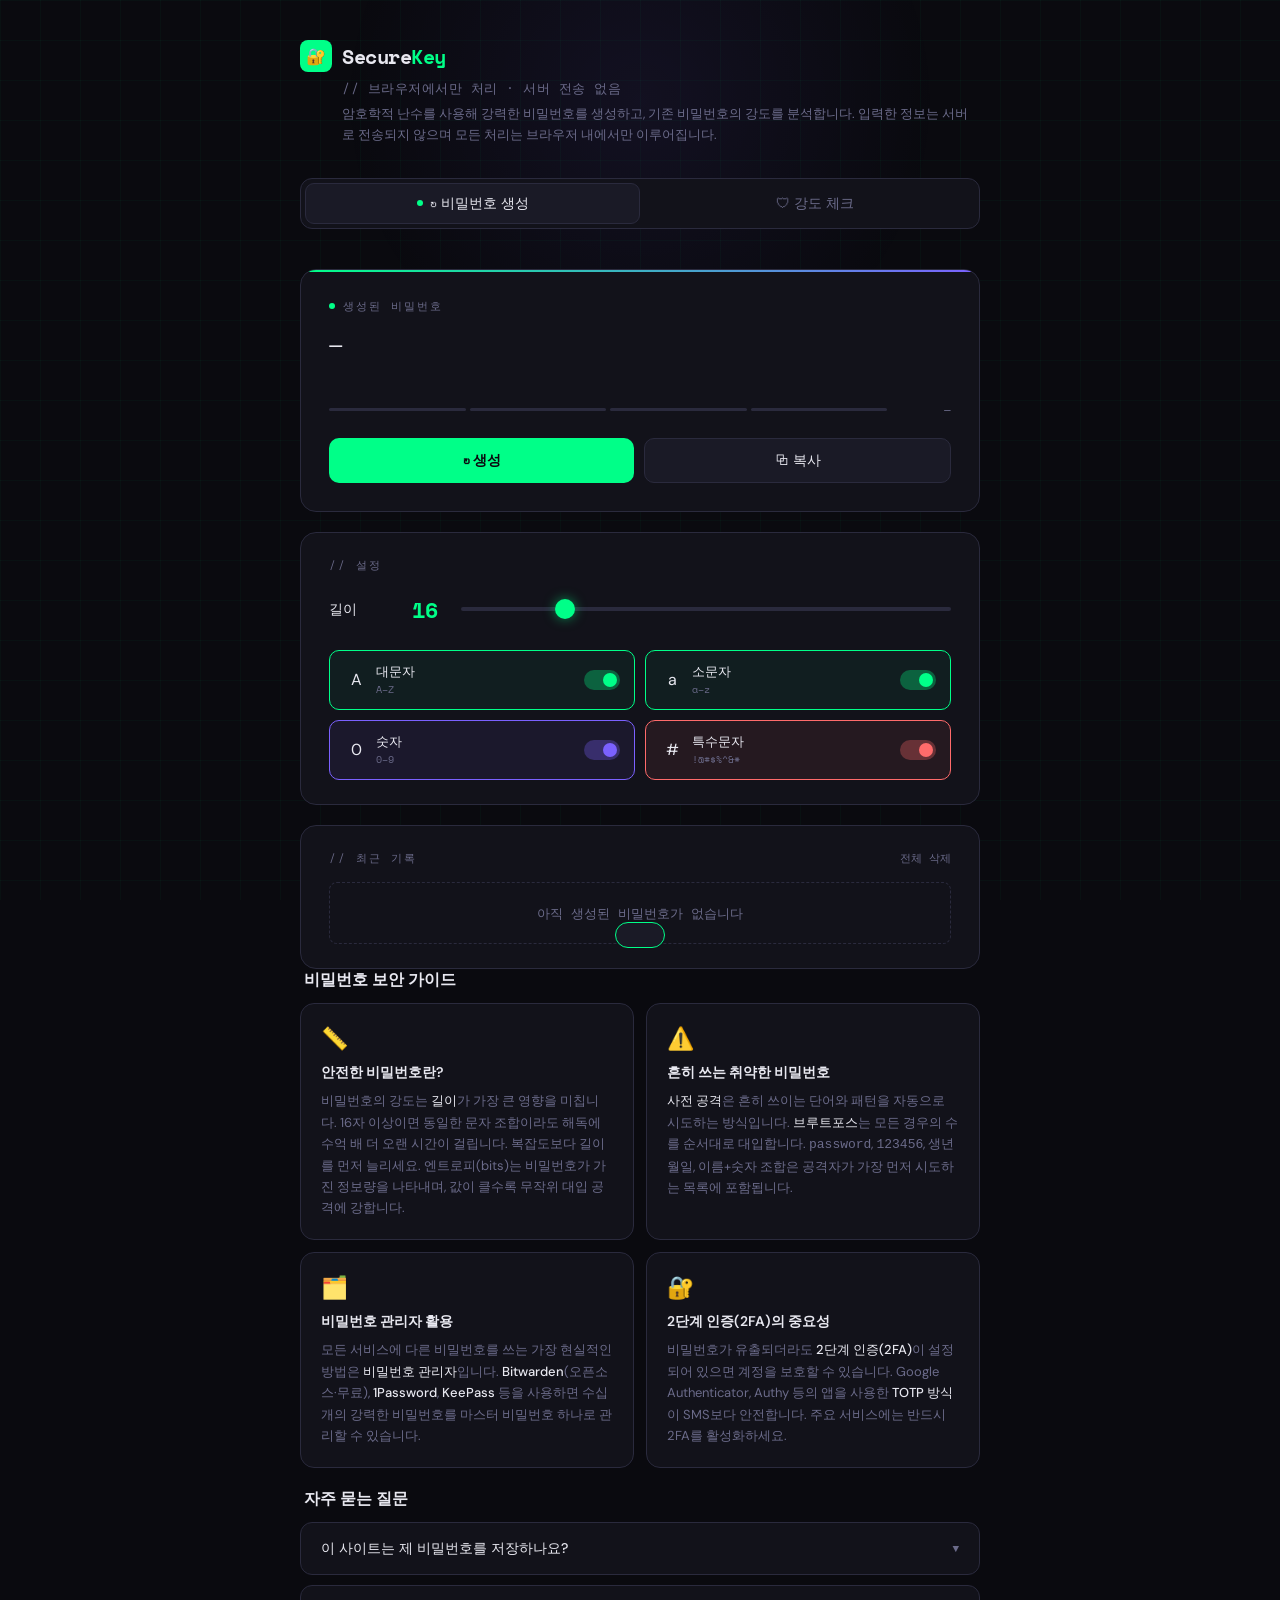
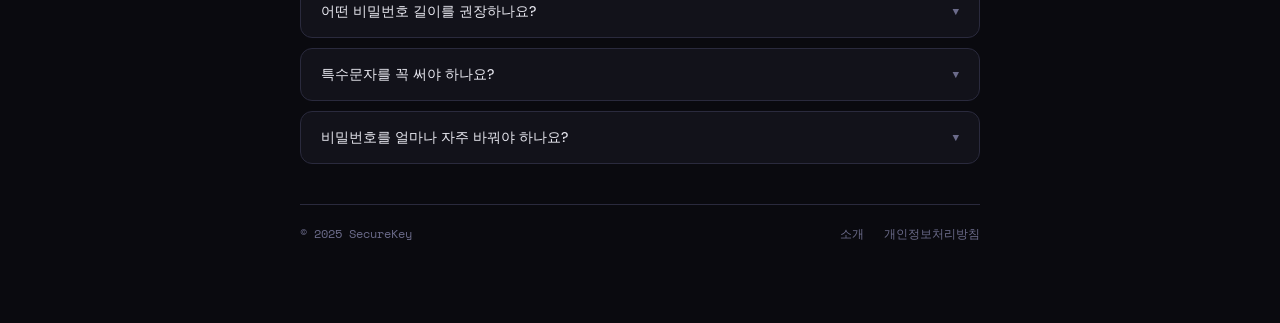
==== commit 8c0ee1aa: "Add security guide and FAQ sections (plan stage 2) - Add 4-card password security guide: strength ba" ====
--- a/index.html
+++ b/index.html
@@ -781,6 +781,118 @@
     margin-bottom: 20px;
   }
 
+  /* ── Guide & FAQ sections ── */
+  .content-section {
+    margin-bottom: 20px;
+    animation: fadeUp 0.6s 0.1s ease both;
+  }
+
+  .section-heading {
+    font-size: 16px;
+    font-weight: 600;
+    color: var(--text);
+    margin-bottom: 12px;
+    padding-left: 4px;
+  }
+
+  .guide-grid {
+    display: grid;
+    grid-template-columns: 1fr 1fr;
+    gap: 12px;
+  }
+
+  .guide-card {
+    background: var(--surface);
+    border: 1px solid var(--border);
+    border-radius: 14px;
+    padding: 20px;
+    transition: border-color 0.2s;
+  }
+
+  .guide-card:hover { border-color: var(--muted); }
+
+  .guide-card-icon {
+    font-size: 22px;
+    margin-bottom: 10px;
+  }
+
+  .guide-card h3 {
+    font-size: 14px;
+    font-weight: 600;
+    color: var(--text);
+    margin-bottom: 8px;
+    line-height: 1.4;
+  }
+
+  .guide-card p {
+    font-size: 13px;
+    color: var(--muted);
+    line-height: 1.65;
+  }
+
+  .guide-card strong { color: var(--text); font-weight: 500; }
+
+  .faq-list {
+    display: flex;
+    flex-direction: column;
+    gap: 10px;
+  }
+
+  .faq-item {
+    background: var(--surface);
+    border: 1px solid var(--border);
+    border-radius: 12px;
+    overflow: hidden;
+  }
+
+  .faq-q {
+    width: 100%;
+    background: none;
+    border: none;
+    padding: 16px 20px;
+    display: flex;
+    align-items: center;
+    justify-content: space-between;
+    cursor: pointer;
+    text-align: left;
+    gap: 12px;
+  }
+
+  .faq-q-text {
+    font-size: 14px;
+    font-weight: 500;
+    color: var(--text);
+    font-family: var(--sans);
+  }
+
+  .faq-arrow {
+    font-size: 11px;
+    color: var(--muted);
+    font-family: var(--mono);
+    flex-shrink: 0;
+    transition: transform 0.25s;
+  }
+
+  .faq-item.open .faq-arrow { transform: rotate(180deg); }
+
+  .faq-a {
+    display: none;
+    padding: 0 20px 16px;
+    font-size: 13px;
+    color: var(--muted);
+    line-height: 1.7;
+    border-top: 1px solid var(--border);
+    padding-top: 14px;
+  }
+
+  .faq-item.open .faq-a { display: block; }
+
+  .faq-a strong { color: var(--text); font-weight: 500; }
+
+  @media (max-width: 500px) {
+    .guide-grid { grid-template-columns: 1fr; }
+  }
+
   /* ── Footer ── */
   .site-footer {
     margin-top: 40px;
@@ -1078,6 +1190,78 @@
     </div>
 
   </div><!-- /page-check -->
+
+  <!-- ════ 비밀번호 보안 가이드 ════ -->
+  <section class="content-section" aria-label="비밀번호 보안 가이드">
+    <h2 class="section-heading">비밀번호 보안 가이드</h2>
+    <div class="guide-grid">
+
+      <div class="guide-card">
+        <div class="guide-card-icon">📏</div>
+        <h3>안전한 비밀번호란?</h3>
+        <p>비밀번호의 강도는 <strong>길이</strong>가 가장 큰 영향을 미칩니다. 16자 이상이면 동일한 문자 조합이라도 해독에 수억 배 더 오랜 시간이 걸립니다. 복잡도보다 길이를 먼저 늘리세요. 엔트로피(bits)는 비밀번호가 가진 정보량을 나타내며, 값이 클수록 무작위 대입 공격에 강합니다.</p>
+      </div>
+
+      <div class="guide-card">
+        <div class="guide-card-icon">⚠️</div>
+        <h3>흔히 쓰는 취약한 비밀번호</h3>
+        <p><strong>사전 공격</strong>은 흔히 쓰이는 단어와 패턴을 자동으로 시도하는 방식입니다. <strong>브루트포스</strong>는 모든 경우의 수를 순서대로 대입합니다. <code>password</code>, <code>123456</code>, 생년월일, 이름+숫자 조합은 공격자가 가장 먼저 시도하는 목록에 포함됩니다.</p>
+      </div>
+
+      <div class="guide-card">
+        <div class="guide-card-icon">🗂️</div>
+        <h3>비밀번호 관리자 활용</h3>
+        <p>모든 서비스에 다른 비밀번호를 쓰는 가장 현실적인 방법은 <strong>비밀번호 관리자</strong>입니다. <strong>Bitwarden</strong>(오픈소스·무료), <strong>1Password</strong>, <strong>KeePass</strong> 등을 사용하면 수십 개의 강력한 비밀번호를 마스터 비밀번호 하나로 관리할 수 있습니다.</p>
+      </div>
+
+      <div class="guide-card">
+        <div class="guide-card-icon">🔐</div>
+        <h3>2단계 인증(2FA)의 중요성</h3>
+        <p>비밀번호가 유출되더라도 <strong>2단계 인증(2FA)</strong>이 설정되어 있으면 계정을 보호할 수 있습니다. Google Authenticator, Authy 등의 앱을 사용한 <strong>TOTP 방식</strong>이 SMS보다 안전합니다. 주요 서비스에는 반드시 2FA를 활성화하세요.</p>
+      </div>
+
+    </div>
+  </section>
+
+  <!-- ════ FAQ ════ -->
+  <section class="content-section" aria-label="자주 묻는 질문">
+    <h2 class="section-heading">자주 묻는 질문</h2>
+    <div class="faq-list">
+
+      <div class="faq-item">
+        <button class="faq-q" onclick="toggleFaq(this)" aria-expanded="false">
+          <span class="faq-q-text">이 사이트는 제 비밀번호를 저장하나요?</span>
+          <span class="faq-arrow">▼</span>
+        </button>
+        <div class="faq-a">아니요. 생성하거나 입력한 비밀번호는 <strong>서버로 전송되지 않으며</strong> 저장되지 않습니다. 모든 처리는 사용자의 브라우저 안에서만 이루어집니다. 페이지를 닫으면 기록도 사라집니다.</div>
+      </div>
+
+      <div class="faq-item">
+        <button class="faq-q" onclick="toggleFaq(this)" aria-expanded="false">
+          <span class="faq-q-text">어떤 비밀번호 길이를 권장하나요?</span>
+          <span class="faq-arrow">▼</span>
+        </button>
+        <div class="faq-a">최소 <strong>12자 이상</strong>, 가능하면 <strong>16자 이상</strong>을 권장합니다. 비밀번호 관리자를 사용한다면 20자 이상의 완전 무작위 비밀번호를 사용하는 것이 이상적입니다. 길이가 1자 늘어날 때마다 해독 난이도는 문자 종류 수만큼 곱으로 증가합니다.</div>
+      </div>
+
+      <div class="faq-item">
+        <button class="faq-q" onclick="toggleFaq(this)" aria-expanded="false">
+          <span class="faq-q-text">특수문자를 꼭 써야 하나요?</span>
+          <span class="faq-arrow">▼</span>
+        </button>
+        <div class="faq-a">특수문자는 문자풀 크기를 늘려 엔트로피를 높입니다. 그러나 <strong>길이가 더 중요</strong>합니다. 특수문자 없는 20자 비밀번호가 특수문자 포함 8자 비밀번호보다 훨씬 강합니다. 서비스에서 특수문자를 허용한다면 추가하는 것이 좋지만, 쓸 수 없는 환경이라면 길이로 보완하세요.</div>
+      </div>
+
+      <div class="faq-item">
+        <button class="faq-q" onclick="toggleFaq(this)" aria-expanded="false">
+          <span class="faq-q-text">비밀번호를 얼마나 자주 바꿔야 하나요?</span>
+          <span class="faq-arrow">▼</span>
+        </button>
+        <div class="faq-a">최근 보안 전문가들은 <strong>주기적 변경보다 강력한 비밀번호 유지</strong>를 더 중요시합니다. 단, 사용 중인 서비스에서 데이터 유출이 발생했거나, 같은 비밀번호를 여러 곳에서 사용하고 있다면 즉시 변경하세요. Have I Been Pwned(haveibeenpwned.com)에서 유출 여부를 확인할 수 있습니다.</div>
+      </div>
+
+    </div>
+  </section>
 
   <footer class="site-footer">
     <span class="footer-copy">© 2025 SecureKey</span>
@@ -1403,6 +1587,14 @@
   else                         { inp.type = 'password'; btn.textContent = '👁'; }
 }
 
+/* FAQ 토글 */
+function toggleFaq(btn) {
+  const item = btn.closest('.faq-item');
+  const isOpen = item.classList.contains('open');
+  item.classList.toggle('open', !isOpen);
+  btn.setAttribute('aria-expanded', !isOpen);
+}
+
 /* Init — 초기에는 자동 생성 없음 */
 </script>
 </body>
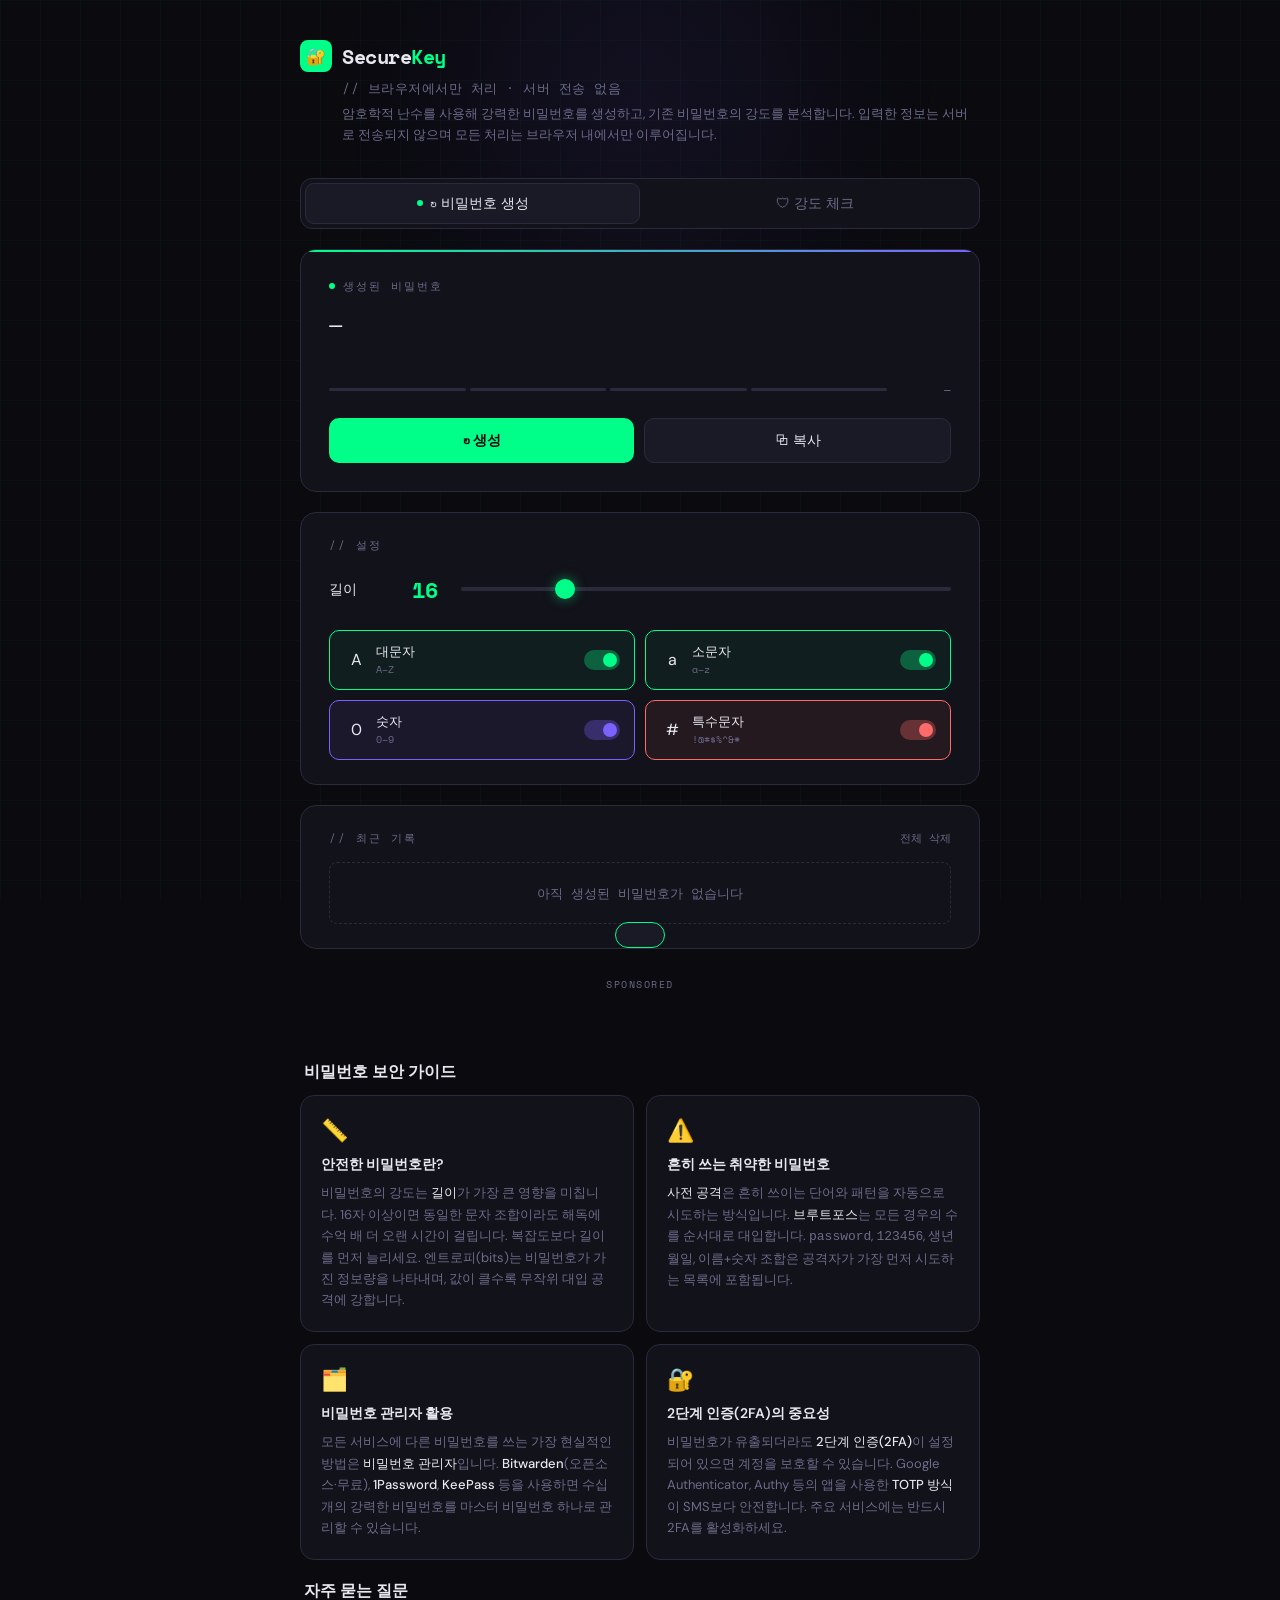
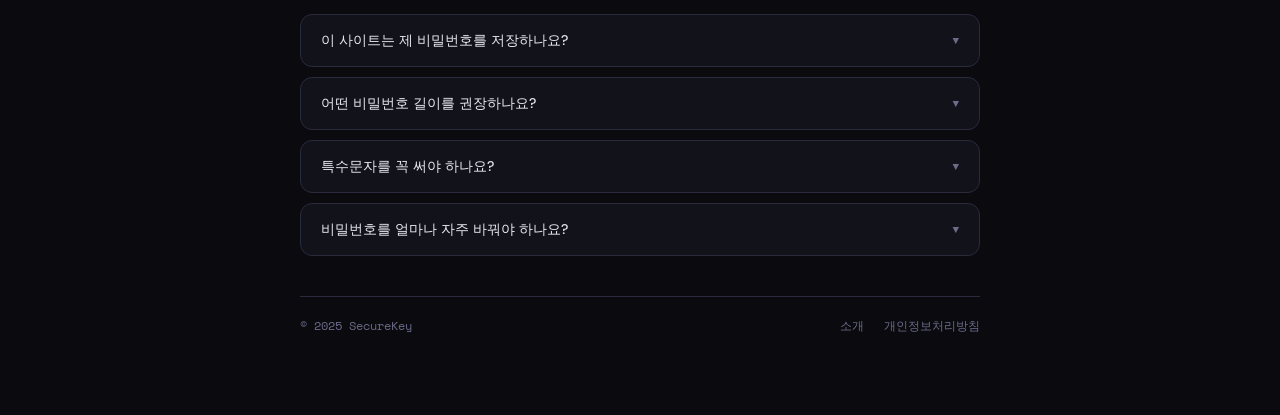
==== commit d9c6f93f: "Move AdFit ad between tab content and guide section - Relocate ad unit below tab content, above secu" ====
--- a/index.html
+++ b/index.html
@@ -777,8 +777,20 @@
   /* ── AdFit ── */
   .adfit-wrap {
     display: flex;
-    justify-content: center;
-    margin-bottom: 20px;
+    flex-direction: column;
+    align-items: center;
+    margin: 28px 0 8px;
+    min-height: 76px;
+  }
+
+  .adfit-label {
+    font-size: 10px;
+    font-family: var(--mono);
+    color: var(--muted);
+    letter-spacing: 1.5px;
+    text-transform: uppercase;
+    margin-bottom: 8px;
+    align-self: center;
   }
 
   /* ── Guide & FAQ sections ── */
@@ -962,14 +974,6 @@
     </button>
   </nav>
 
-  <!-- AdFit -->
-  <div class="adfit-wrap">
-    <ins class="kakao_ad_area" style="display:none;"
-      data-ad-unit="DAN-JZf38poXacQnXo5k"
-      data-ad-width="320"
-      data-ad-height="50"></ins>
-  </div>
-
   <!-- ════ PAGE: 생성기 ════ -->
   <div class="page active" id="page-gen">
 
@@ -1190,6 +1194,15 @@
     </div>
 
   </div><!-- /page-check -->
+
+  <!-- AdFit -->
+  <div class="adfit-wrap">
+    <span class="adfit-label">Sponsored</span>
+    <ins class="kakao_ad_area" style="display:none;"
+      data-ad-unit="DAN-JZf38poXacQnXo5k"
+      data-ad-width="320"
+      data-ad-height="50"></ins>
+  </div>
 
   <!-- ════ 비밀번호 보안 가이드 ════ -->
   <section class="content-section" aria-label="비밀번호 보안 가이드">
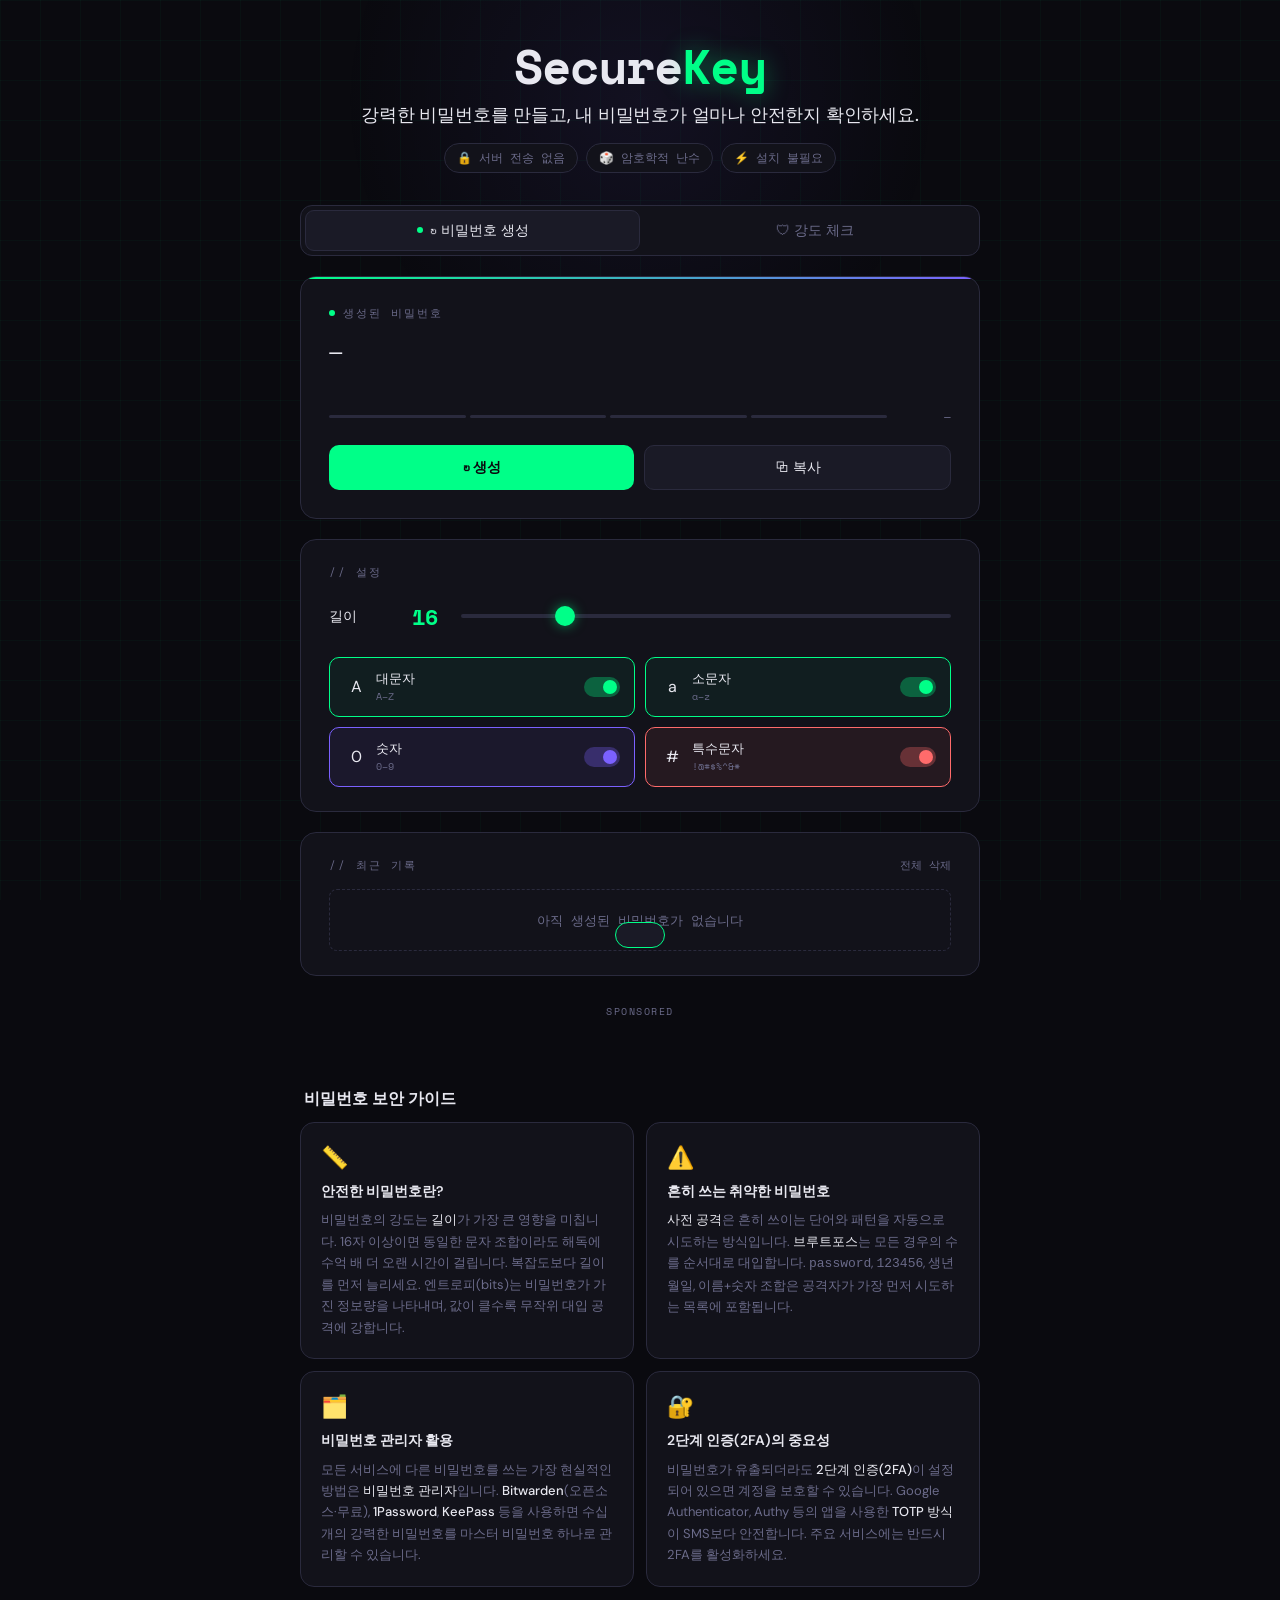
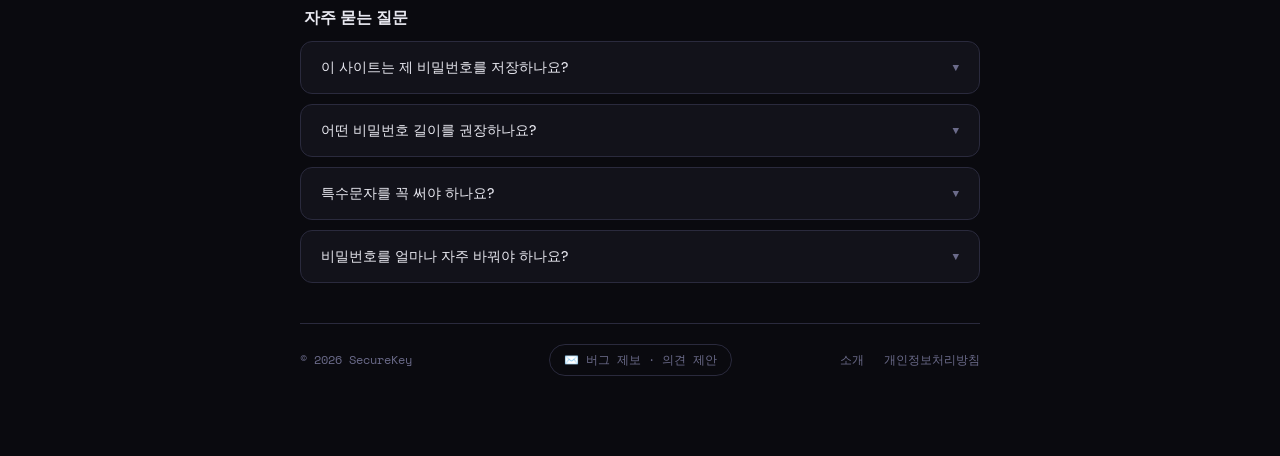
==== commit 7925d837: "Redesign header and footer - Remove logo icon, enlarge title with centered layout and green glow - R" ====
--- a/index.html
+++ b/index.html
@@ -4,8 +4,41 @@
 <meta charset="UTF-8">
 <meta name="viewport" content="width=device-width, initial-scale=1.0">
 <meta name="google-adsense-account" content="ca-pub-7251253669890286">
+<meta name="description" content="브라우저에서만 동작하는 안전한 비밀번호 생성기. 서버 전송 없이 암호학적 난수로 강력한 비밀번호를 생성하고 강도를 분석하세요.">
+<meta name="robots" content="index, follow">
+<meta property="og:type" content="website">
+<meta property="og:title" content="SecureKey — 비밀번호 생성기">
+<meta property="og:description" content="브라우저에서만 동작하는 안전한 비밀번호 생성기. 서버 전송 없이 암호학적 난수로 강력한 비밀번호를 생성하고 강도를 분석하세요.">
+<meta property="og:url" content="https://mjkim314.github.io/password-generator/">
+<meta name="twitter:card" content="summary">
+<meta name="twitter:title" content="SecureKey — 비밀번호 생성기">
+<meta name="twitter:description" content="브라우저에서만 동작하는 안전한 비밀번호 생성기. 서버 전송 없이 암호학적 난수로 강력한 비밀번호를 생성하고 강도를 분석하세요.">
 <title>SecureKey — 비밀번호 생성기</title>
 <script async src="https://pagead2.googlesyndication.com/pagead/js/adsbygoogle.js?client=ca-pub-7251253669890286" crossorigin="anonymous"></script>
+<script type="application/ld+json">
+{
+  "@context": "https://schema.org",
+  "@type": "WebApplication",
+  "name": "SecureKey — 비밀번호 생성기",
+  "url": "https://mjkim314.github.io/password-generator/",
+  "description": "브라우저에서만 동작하는 안전한 비밀번호 생성기. 서버 전송 없이 암호학적 난수로 강력한 비밀번호를 생성하고 강도를 분석하세요.",
+  "applicationCategory": "SecurityApplication",
+  "operatingSystem": "All",
+  "browserRequirements": "Requires JavaScript",
+  "offers": {
+    "@type": "Offer",
+    "price": "0",
+    "priceCurrency": "KRW"
+  },
+  "featureList": [
+    "암호학적 난수 기반 비밀번호 생성",
+    "비밀번호 강도 분석 (8가지 기준)",
+    "엔트로피(bits) 계산",
+    "서버 전송 없음 — 완전한 클라이언트 처리"
+  ],
+  "inLanguage": "ko"
+}
+</script>
 <link rel="preconnect" href="https://fonts.googleapis.com">
 <link href="https://fonts.googleapis.com/css2?family=Space+Mono:wght@400;700&family=DM+Sans:wght@300;400;500;600&display=swap" rel="stylesheet">
 <style>
@@ -74,38 +107,54 @@
   header {
     margin-bottom: 32px;
     animation: fadeDown 0.6s ease both;
+    text-align: center;
   }
 
   .logo {
-    display: flex;
+    justify-content: center;
+    margin-bottom: 10px;
+  }
+
+  .logo-text {
+    font-family: var(--mono);
+    font-size: clamp(32px, 8vw, 48px);
+    font-weight: 700;
+    letter-spacing: -1px;
+    line-height: 1.1;
+  }
+
+  .logo-text span {
+    color: var(--accent);
+    text-shadow: 0 0 24px rgba(0,255,136,0.4);
+  }
+
+  .tagline {
+    font-size: clamp(15px, 3.5vw, 18px);
+    color: var(--text);
+    font-family: var(--sans);
+    font-weight: 500;
+    letter-spacing: -0.2px;
+    margin-bottom: 16px;
+  }
+
+  .header-badges {
+    display: flex;
+    flex-wrap: wrap;
+    justify-content: center;
+    gap: 8px;
+  }
+
+  .header-badge {
+    display: inline-flex;
     align-items: center;
-    gap: 10px;
-    margin-bottom: 6px;
-  }
-
-  .logo-icon {
-    width: 32px; height: 32px;
-    background: var(--accent);
-    border-radius: 8px;
-    display: flex; align-items: center; justify-content: center;
-    font-size: 16px;
-  }
-
-  .logo-text {
-    font-family: var(--mono);
-    font-size: 20px;
-    font-weight: 700;
-    letter-spacing: -0.5px;
-  }
-
-  .logo-text span { color: var(--accent); }
-
-  .tagline {
-    font-size: 13px;
-    color: var(--muted);
-    font-family: var(--mono);
-    letter-spacing: 0.5px;
-    padding-left: 42px;
+    gap: 5px;
+    font-size: 12px;
+    font-family: var(--mono);
+    color: var(--muted);
+    background: var(--surface);
+    border: 1px solid var(--border);
+    border-radius: 100px;
+    padding: 5px 12px;
   }
 
   /* ── Tab Nav ── */
@@ -764,15 +813,8 @@
     50%       { opacity: 0.3; }
   }
 
-  /* ── Site desc ── */
-  .site-desc {
-    font-size: 13px;
-    color: var(--muted);
-    font-family: var(--sans);
-    padding-left: 42px;
-    margin-top: 6px;
-    line-height: 1.6;
-  }
+  /* ── Site desc (unused) ── */
+  .site-desc { display: none; }
 
   /* ── AdFit ── */
   .adfit-wrap {
@@ -910,11 +952,35 @@
     margin-top: 40px;
     padding-top: 20px;
     border-top: 1px solid var(--border);
-    display: flex;
+    display: grid;
+    grid-template-columns: 1fr auto 1fr;
     align-items: center;
-    justify-content: space-between;
-    flex-wrap: wrap;
-    gap: 10px;
+    gap: 12px;
+  }
+
+  .footer-contact {
+    display: flex;
+    justify-content: center;
+  }
+
+  .footer-contact a {
+    display: inline-flex;
+    align-items: center;
+    gap: 6px;
+    font-size: 12px;
+    font-family: var(--mono);
+    color: var(--muted);
+    text-decoration: none;
+    border: 1px solid var(--border);
+    border-radius: 100px;
+    padding: 6px 14px;
+    transition: all 0.2s;
+  }
+
+  .footer-contact a:hover {
+    color: var(--accent);
+    border-color: var(--accent);
+    background: rgba(0,255,136,0.05);
   }
 
   .footer-copy {
@@ -926,6 +992,7 @@
   .footer-links {
     display: flex;
     gap: 20px;
+    justify-self: end;
   }
 
   .footer-links a {
@@ -944,7 +1011,8 @@
     .entropy-grid { grid-template-columns: 1fr 1fr; }
     .big-strength { flex-direction: column; text-align: center; }
     .tab-btn      { font-size: 13px; padding: 9px 10px; }
-    .site-footer  { flex-direction: column; align-items: flex-start; }
+    .site-footer  { grid-template-columns: 1fr; justify-items: center; }
+    .footer-links { justify-content: center; }
   }
 </style>
 </head>
@@ -955,11 +1023,14 @@
   <!-- Header -->
   <header>
     <div class="logo">
-      <div class="logo-icon">🔐</div>
       <div class="logo-text">Secure<span>Key</span></div>
     </div>
-    <div class="tagline">// 브라우저에서만 처리 · 서버 전송 없음</div>
-    <p class="site-desc">암호학적 난수를 사용해 강력한 비밀번호를 생성하고, 기존 비밀번호의 강도를 분석합니다. 입력한 정보는 서버로 전송되지 않으며 모든 처리는 브라우저 내에서만 이루어집니다.</p>
+    <p class="tagline">강력한 비밀번호를 만들고, 내 비밀번호가 얼마나 안전한지 확인하세요.</p>
+    <div class="header-badges">
+      <span class="header-badge">🔒 서버 전송 없음</span>
+      <span class="header-badge">🎲 암호학적 난수</span>
+      <span class="header-badge">⚡ 설치 불필요</span>
+    </div>
   </header>
 
   <!-- Tab Nav -->
@@ -1277,7 +1348,12 @@
   </section>
 
   <footer class="site-footer">
-    <span class="footer-copy">© 2025 SecureKey</span>
+    <span class="footer-copy">© 2026 SecureKey</span>
+    <div class="footer-contact">
+      <a href="mailto:initpy314@gmail.com?subject=SecureKey%20%EB%AC%B8%EC%9D%98">
+        ✉️ 버그 제보 · 의견 제안
+      </a>
+    </div>
     <nav class="footer-links">
       <a href="about.html">소개</a>
       <a href="privacy.html">개인정보처리방침</a>
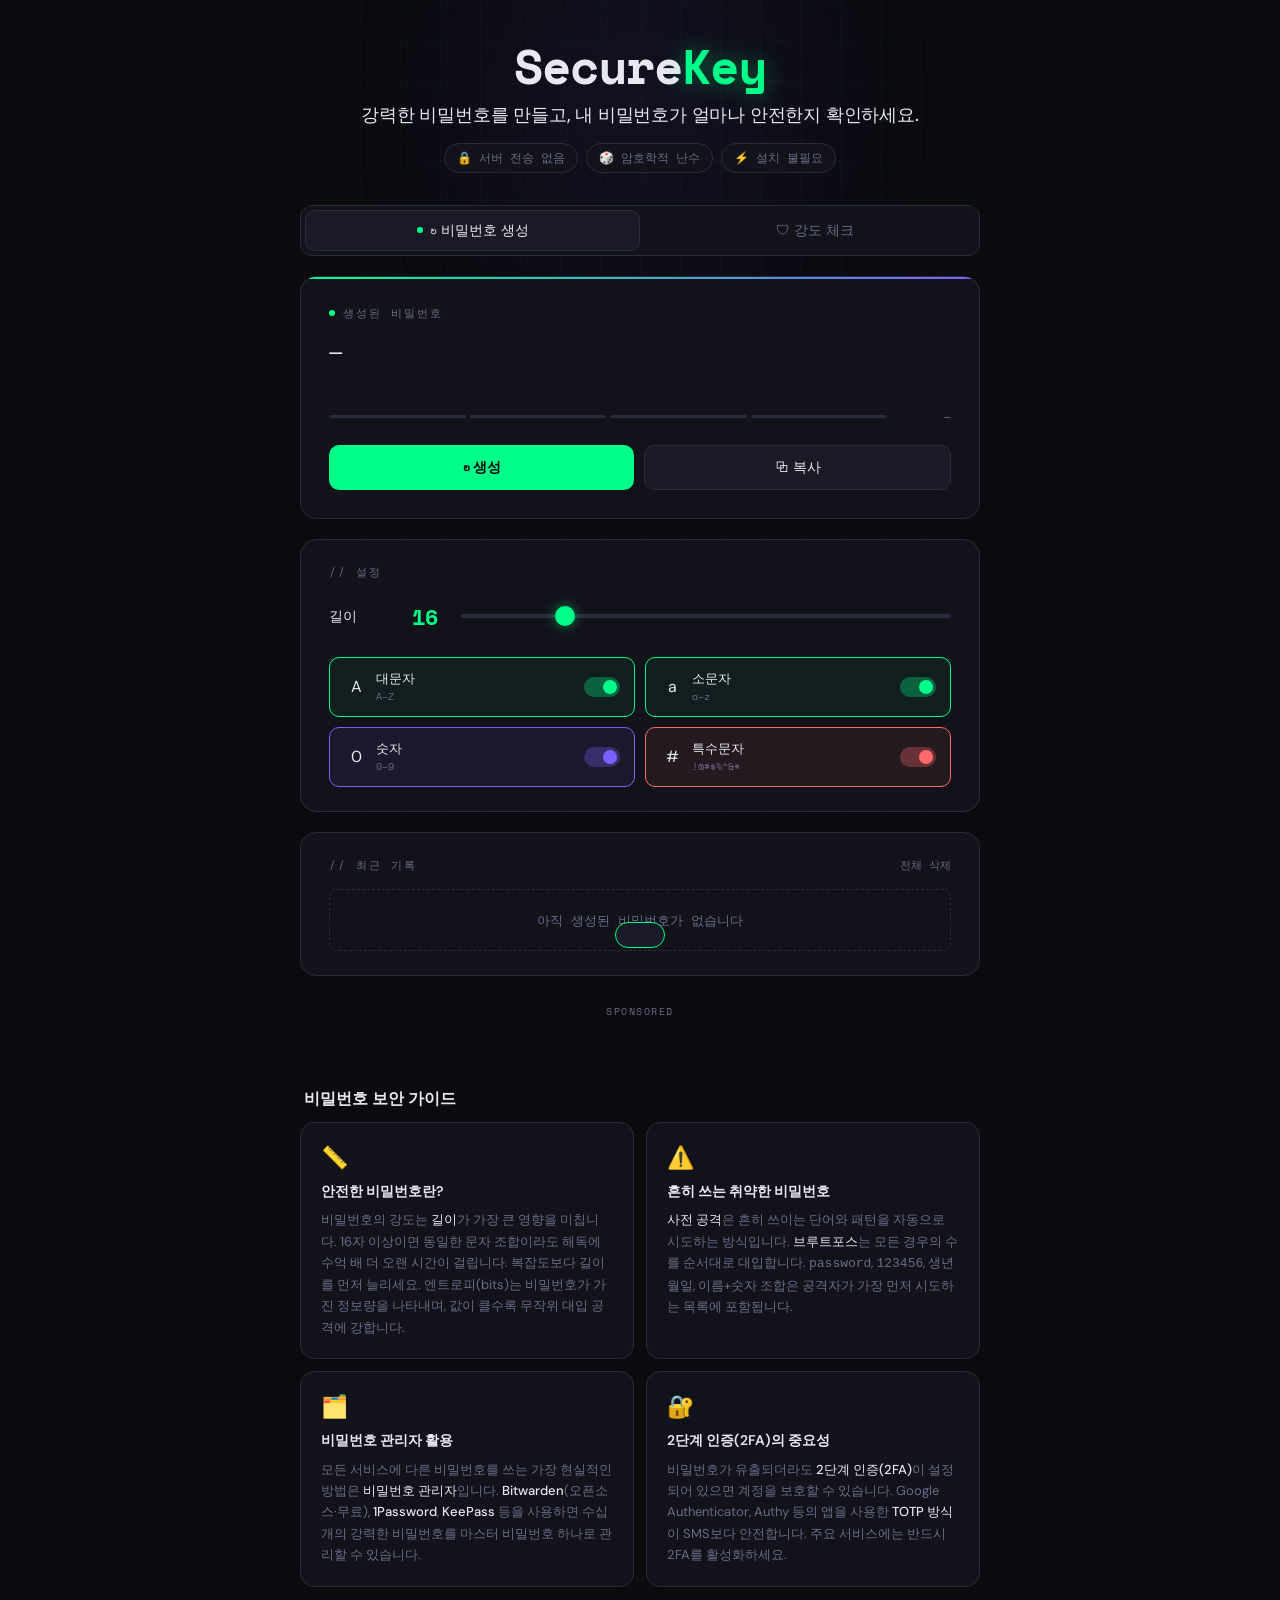
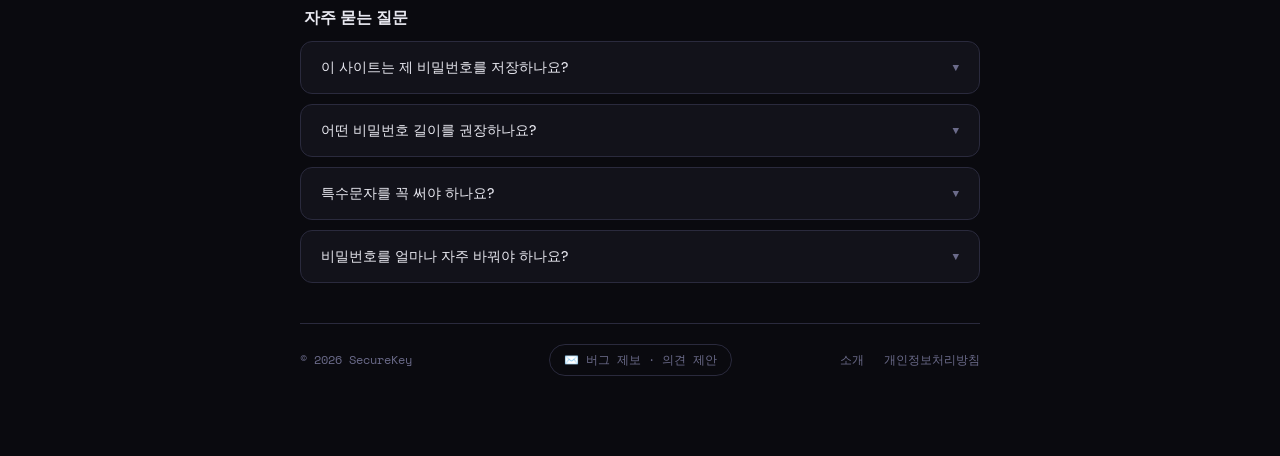
==== commit 1fa7bd63: "Separate CSS/JS into external files; add about.css and privacy.css - Extract inline styles from abou" ====
--- a/index.html
+++ b/index.html
@@ -41,980 +41,7 @@
 </script>
 <link rel="preconnect" href="https://fonts.googleapis.com">
 <link href="https://fonts.googleapis.com/css2?family=Space+Mono:wght@400;700&family=DM+Sans:wght@300;400;500;600&display=swap" rel="stylesheet">
-<style>
-  :root {
-    --bg: #0a0a0f;
-    --surface: #12121a;
-    --surface2: #1a1a26;
-    --border: #2a2a3d;
-    --accent: #00ff88;
-    --accent2: #7b61ff;
-    --accent3: #ff6b6b;
-    --text: #e8e8f0;
-    --muted: #6b6b8a;
-    --mono: 'Space Mono', monospace;
-    --sans: 'DM Sans', sans-serif;
-  }
-
-  * { margin: 0; padding: 0; box-sizing: border-box; }
-
-  body {
-    background: var(--bg);
-    color: var(--text);
-    font-family: var(--sans);
-    min-height: 100vh;
-    display: flex;
-    flex-direction: column;
-    align-items: center;
-    padding: 40px 20px 80px;
-    position: relative;
-    overflow-x: hidden;
-  }
-
-  body::before {
-    content: '';
-    position: fixed;
-    inset: 0;
-    background-image:
-      linear-gradient(rgba(0,255,136,0.03) 1px, transparent 1px),
-      linear-gradient(90deg, rgba(0,255,136,0.03) 1px, transparent 1px);
-    background-size: 40px 40px;
-    pointer-events: none;
-    z-index: 0;
-  }
-
-  body::after {
-    content: '';
-    position: fixed;
-    top: -200px;
-    left: 50%;
-    transform: translateX(-50%);
-    width: 600px;
-    height: 600px;
-    background: radial-gradient(circle, rgba(123,97,255,0.08) 0%, transparent 70%);
-    pointer-events: none;
-    z-index: 0;
-  }
-
-  .container {
-    width: 100%;
-    max-width: 680px;
-    position: relative;
-    z-index: 1;
-  }
-
-  /* ── Header ── */
-  header {
-    margin-bottom: 32px;
-    animation: fadeDown 0.6s ease both;
-    text-align: center;
-  }
-
-  .logo {
-    justify-content: center;
-    margin-bottom: 10px;
-  }
-
-  .logo-text {
-    font-family: var(--mono);
-    font-size: clamp(32px, 8vw, 48px);
-    font-weight: 700;
-    letter-spacing: -1px;
-    line-height: 1.1;
-  }
-
-  .logo-text span {
-    color: var(--accent);
-    text-shadow: 0 0 24px rgba(0,255,136,0.4);
-  }
-
-  .tagline {
-    font-size: clamp(15px, 3.5vw, 18px);
-    color: var(--text);
-    font-family: var(--sans);
-    font-weight: 500;
-    letter-spacing: -0.2px;
-    margin-bottom: 16px;
-  }
-
-  .header-badges {
-    display: flex;
-    flex-wrap: wrap;
-    justify-content: center;
-    gap: 8px;
-  }
-
-  .header-badge {
-    display: inline-flex;
-    align-items: center;
-    gap: 5px;
-    font-size: 12px;
-    font-family: var(--mono);
-    color: var(--muted);
-    background: var(--surface);
-    border: 1px solid var(--border);
-    border-radius: 100px;
-    padding: 5px 12px;
-  }
-
-  /* ── Tab Nav ── */
-  .tab-nav {
-    display: flex;
-    gap: 2px;
-    background: var(--surface);
-    border: 1px solid var(--border);
-    border-radius: 12px;
-    padding: 4px;
-    margin-bottom: 20px;
-    animation: fadeUp 0.6s 0.05s ease both;
-  }
-
-  .tab-btn {
-    flex: 1;
-    padding: 10px 16px;
-    border: none;
-    border-radius: 9px;
-    background: transparent;
-    color: var(--muted);
-    font-family: var(--sans);
-    font-size: 14px;
-    font-weight: 500;
-    cursor: pointer;
-    transition: all 0.2s;
-    display: flex;
-    align-items: center;
-    justify-content: center;
-    gap: 7px;
-  }
-
-  .tab-btn:hover { color: var(--text); }
-
-  .tab-btn.active {
-    background: var(--surface2);
-    color: var(--text);
-    border: 1px solid var(--border);
-  }
-
-  .tab-indicator {
-    width: 6px; height: 6px;
-    border-radius: 50%;
-    opacity: 0;
-    transition: opacity 0.2s;
-    flex-shrink: 0;
-  }
-
-  .tab-btn.active .tab-indicator { opacity: 1; }
-  .tab-btn:nth-child(1) .tab-indicator { background: var(--accent); }
-  .tab-btn:nth-child(2) .tab-indicator { background: var(--accent2); }
-
-  /* ── Pages ── */
-  .page { display: none; }
-  .page.active { display: block; }
-
-  /* ── Output card ── */
-  .output-card {
-    background: var(--surface);
-    border: 1px solid var(--border);
-    border-radius: 16px;
-    padding: 28px;
-    margin-bottom: 20px;
-    position: relative;
-    overflow: hidden;
-    animation: fadeUp 0.6s 0.1s ease both;
-  }
-
-  .output-card::before {
-    content: '';
-    position: absolute;
-    top: 0; left: 0; right: 0;
-    height: 2px;
-    background: linear-gradient(90deg, var(--accent), var(--accent2));
-  }
-
-  .card-label {
-    font-size: 11px;
-    font-family: var(--mono);
-    color: var(--muted);
-    letter-spacing: 2px;
-    text-transform: uppercase;
-    margin-bottom: 12px;
-    display: flex;
-    align-items: center;
-    gap: 8px;
-  }
-
-  .strength-dot {
-    width: 6px; height: 6px;
-    border-radius: 50%;
-    background: var(--accent);
-    animation: pulse 2s infinite;
-  }
-
-  .password-display {
-    font-family: var(--mono);
-    font-size: clamp(16px, 3vw, 22px);
-    color: var(--text);
-    word-break: break-all;
-    line-height: 1.6;
-    min-height: 56px;
-    letter-spacing: 1px;
-    transition: opacity 0.15s;
-  }
-
-  .password-display.flash { opacity: 0; }
-
-  .char-uppercase { color: #7b61ff; }
-  .char-lowercase { color: #e8e8f0; }
-  .char-number    { color: #00ff88; }
-  .char-symbol    { color: #ff6b6b; }
-
-  /* ── Strength meter ── */
-  .strength-meter {
-    margin-top: 20px;
-    display: flex;
-    gap: 4px;
-    align-items: center;
-  }
-
-  .strength-bar {
-    flex: 1;
-    height: 3px;
-    background: var(--border);
-    border-radius: 2px;
-    overflow: hidden;
-  }
-
-  .strength-bar-fill {
-    height: 100%;
-    border-radius: 2px;
-    width: 0%;
-    transition: width 0.4s cubic-bezier(0.34,1.56,0.64,1), background 0.4s;
-  }
-
-  .strength-text {
-    font-size: 11px;
-    font-family: var(--mono);
-    color: var(--muted);
-    min-width: 60px;
-    text-align: right;
-  }
-
-  /* ── Buttons ── */
-  .actions {
-    display: flex;
-    gap: 10px;
-    margin-top: 20px;
-  }
-
-  .btn {
-    flex: 1;
-    padding: 12px 16px;
-    border: none;
-    border-radius: 10px;
-    font-family: var(--sans);
-    font-size: 14px;
-    font-weight: 500;
-    cursor: pointer;
-    transition: all 0.2s;
-    display: flex;
-    align-items: center;
-    justify-content: center;
-    gap: 8px;
-  }
-
-  .btn-primary { background: var(--accent); color: #0a0a0f; font-weight: 600; }
-  .btn-primary:hover {
-    background: #00cc6a;
-    transform: translateY(-1px);
-    box-shadow: 0 4px 20px rgba(0,255,136,0.3);
-  }
-  .btn-primary:active { transform: translateY(0); }
-
-  .btn-secondary {
-    background: var(--surface2);
-    color: var(--text);
-    border: 1px solid var(--border);
-  }
-  .btn-secondary:hover { background: var(--border); transform: translateY(-1px); }
-  .btn-secondary.copied {
-    background: rgba(0,255,136,0.1);
-    border-color: var(--accent);
-    color: var(--accent);
-  }
-
-  /* ── Settings card ── */
-  .settings-card {
-    background: var(--surface);
-    border: 1px solid var(--border);
-    border-radius: 16px;
-    padding: 24px 28px;
-    margin-bottom: 20px;
-    animation: fadeUp 0.6s 0.2s ease both;
-  }
-
-  .section-title {
-    font-size: 11px;
-    font-family: var(--mono);
-    color: var(--muted);
-    letter-spacing: 2px;
-    text-transform: uppercase;
-    margin-bottom: 20px;
-  }
-
-  .slider-row {
-    display: flex;
-    align-items: center;
-    gap: 16px;
-    margin-bottom: 24px;
-  }
-
-  .slider-label { font-size: 14px; color: var(--text); min-width: 60px; }
-
-  .slider-value {
-    font-family: var(--mono);
-    font-size: 22px;
-    font-weight: 700;
-    color: var(--accent);
-    min-width: 40px;
-    text-align: center;
-  }
-
-  input[type=range] {
-    flex: 1;
-    appearance: none;
-    background: var(--border);
-    height: 4px;
-    border-radius: 2px;
-    outline: none;
-    cursor: pointer;
-  }
-
-  input[type=range]::-webkit-slider-thumb {
-    appearance: none;
-    width: 20px; height: 20px;
-    border-radius: 50%;
-    background: var(--accent);
-    cursor: pointer;
-    box-shadow: 0 0 12px rgba(0,255,136,0.5);
-    transition: transform 0.2s, box-shadow 0.2s;
-  }
-
-  input[type=range]::-webkit-slider-thumb:hover {
-    transform: scale(1.2);
-    box-shadow: 0 0 20px rgba(0,255,136,0.7);
-  }
-
-  .toggles-grid {
-    display: grid;
-    grid-template-columns: 1fr 1fr;
-    gap: 10px;
-  }
-
-  .toggle-item {
-    display: flex;
-    align-items: center;
-    justify-content: space-between;
-    background: var(--surface2);
-    border: 1px solid var(--border);
-    border-radius: 10px;
-    padding: 12px 14px;
-    cursor: pointer;
-    transition: all 0.2s;
-    user-select: none;
-  }
-
-  .toggle-item:hover { border-color: var(--muted); }
-  .toggle-item.active        { border-color: var(--accent);  background: rgba(0,255,136,0.05); }
-  .toggle-item.active-purple { border-color: var(--accent2); background: rgba(123,97,255,0.08); }
-  .toggle-item.active-red    { border-color: var(--accent3); background: rgba(255,107,107,0.08); }
-
-  .toggle-info { display: flex; align-items: center; gap: 8px; }
-  .toggle-icon { font-size: 16px; width: 24px; text-align: center; }
-  .toggle-label    { font-size: 13px; color: var(--text); }
-  .toggle-sublabel { font-size: 10px; color: var(--muted); font-family: var(--mono); margin-top: 1px; }
-
-  .toggle-switch {
-    width: 36px; height: 20px;
-    background: var(--border);
-    border-radius: 10px;
-    position: relative;
-    transition: background 0.2s;
-    flex-shrink: 0;
-  }
-
-  .toggle-switch::after {
-    content: '';
-    position: absolute;
-    width: 14px; height: 14px;
-    border-radius: 50%;
-    background: var(--muted);
-    top: 3px; left: 3px;
-    transition: all 0.2s;
-  }
-
-  .toggle-item.active        .toggle-switch { background: rgba(0,255,136,0.3); }
-  .toggle-item.active        .toggle-switch::after { left: 19px; background: var(--accent); }
-  .toggle-item.active-purple .toggle-switch { background: rgba(123,97,255,0.3); }
-  .toggle-item.active-purple .toggle-switch::after { left: 19px; background: var(--accent2); }
-  .toggle-item.active-red    .toggle-switch { background: rgba(255,107,107,0.3); }
-  .toggle-item.active-red    .toggle-switch::after { left: 19px; background: var(--accent3); }
-
-  /* ── History card ── */
-  .history-card {
-    background: var(--surface);
-    border: 1px solid var(--border);
-    border-radius: 16px;
-    padding: 24px 28px;
-    animation: fadeUp 0.6s 0.3s ease both;
-  }
-
-  .history-header {
-    display: flex;
-    align-items: center;
-    justify-content: space-between;
-    margin-bottom: 16px;
-  }
-
-  .history-clear {
-    font-size: 11px;
-    color: var(--muted);
-    font-family: var(--mono);
-    cursor: pointer;
-    transition: color 0.2s;
-  }
-  .history-clear:hover { color: var(--accent3); }
-
-  .history-list { display: flex; flex-direction: column; gap: 8px; }
-
-  .history-item {
-    display: flex;
-    align-items: center;
-    justify-content: space-between;
-    background: var(--surface2);
-    border: 1px solid var(--border);
-    border-radius: 8px;
-    padding: 10px 14px;
-    gap: 12px;
-    animation: slideIn 0.3s ease both;
-    transition: border-color 0.2s;
-  }
-
-  .history-item:hover { border-color: var(--muted); }
-
-  .history-pw {
-    font-family: var(--mono);
-    font-size: 13px;
-    color: var(--text);
-    flex: 1;
-    overflow: hidden;
-    text-overflow: ellipsis;
-    white-space: nowrap;
-    letter-spacing: 0.5px;
-  }
-
-  .history-meta { display: flex; align-items: center; gap: 8px; flex-shrink: 0; }
-
-  .history-len {
-    font-size: 10px;
-    font-family: var(--mono);
-    color: var(--muted);
-    background: var(--border);
-    padding: 2px 6px;
-    border-radius: 4px;
-  }
-
-  .history-copy {
-    background: none;
-    border: none;
-    color: var(--muted);
-    cursor: pointer;
-    font-size: 14px;
-    padding: 4px;
-    border-radius: 4px;
-    transition: color 0.2s;
-    display: flex; align-items: center;
-  }
-  .history-copy:hover { color: var(--accent); }
-
-  .empty-history {
-    text-align: center;
-    color: var(--muted);
-    font-size: 13px;
-    font-family: var(--mono);
-    padding: 20px 0;
-    border: 1px dashed var(--border);
-    border-radius: 8px;
-  }
-
-  /* ════════════════════════════
-     강도 체크 페이지
-  ════════════════════════════ */
-  .checker-card {
-    background: var(--surface);
-    border: 1px solid var(--border);
-    border-radius: 16px;
-    padding: 28px;
-    margin-bottom: 20px;
-    position: relative;
-    overflow: hidden;
-    animation: fadeUp 0.5s ease both;
-  }
-
-  .checker-card::before {
-    content: '';
-    position: absolute;
-    top: 0; left: 0; right: 0;
-    height: 2px;
-    background: linear-gradient(90deg, var(--accent2), var(--accent3));
-  }
-
-  .pw-input-wrap {
-    position: relative;
-    margin-bottom: 24px;
-  }
-
-  .pw-input {
-    width: 100%;
-    background: var(--surface2);
-    border: 1px solid var(--border);
-    border-radius: 10px;
-    padding: 16px 50px 16px 16px;
-    font-family: var(--mono);
-    font-size: 18px;
-    color: var(--text);
-    outline: none;
-    transition: border-color 0.2s, box-shadow 0.2s;
-    letter-spacing: 2px;
-  }
-
-  .pw-input:focus {
-    border-color: var(--accent2);
-    box-shadow: 0 0 0 3px rgba(123,97,255,0.15);
-  }
-
-  .pw-input::placeholder {
-    color: var(--muted);
-    letter-spacing: 0;
-    font-size: 14px;
-  }
-
-  .pw-toggle-vis {
-    position: absolute;
-    right: 14px;
-    top: 50%;
-    transform: translateY(-50%);
-    background: none;
-    border: none;
-    color: var(--muted);
-    cursor: pointer;
-    font-size: 18px;
-    padding: 4px;
-    transition: color 0.2s;
-  }
-  .pw-toggle-vis:hover { color: var(--text); }
-
-  /* Big strength display */
-  .big-strength {
-    display: flex;
-    align-items: center;
-    gap: 20px;
-    margin-bottom: 24px;
-  }
-
-  .big-score-ring {
-    position: relative;
-    width: 80px; height: 80px;
-    flex-shrink: 0;
-  }
-
-  .big-score-ring svg { transform: rotate(-90deg); }
-
-  .ring-bg { fill: none; stroke: var(--border); stroke-width: 6; }
-
-  .ring-fill {
-    fill: none;
-    stroke-width: 6;
-    stroke-linecap: round;
-    stroke-dasharray: 220;
-    stroke-dashoffset: 220;
-    transition: stroke-dashoffset 0.6s cubic-bezier(0.34,1.56,0.64,1), stroke 0.4s;
-  }
-
-  .score-num {
-    position: absolute;
-    inset: 0;
-    display: flex;
-    align-items: center;
-    justify-content: center;
-    font-family: var(--mono);
-    font-size: 20px;
-    font-weight: 700;
-    color: var(--text);
-    transition: color 0.4s;
-  }
-
-  .big-strength-info { flex: 1; }
-
-  .big-strength-label {
-    font-size: 24px;
-    font-weight: 600;
-    color: var(--text);
-    margin-bottom: 4px;
-    transition: color 0.3s;
-  }
-
-  .big-strength-sub {
-    font-size: 13px;
-    color: var(--muted);
-    font-family: var(--mono);
-  }
-
-  /* Checklist */
-  .checklist { display: flex; flex-direction: column; gap: 10px; }
-
-  .check-item {
-    display: flex;
-    align-items: center;
-    gap: 12px;
-    padding: 12px 16px;
-    background: var(--surface2);
-    border: 1px solid var(--border);
-    border-radius: 10px;
-    transition: all 0.3s;
-  }
-
-  .check-item.pass { border-color: rgba(0,255,136,0.3);   background: rgba(0,255,136,0.04); }
-  .check-item.fail { border-color: rgba(255,107,107,0.3); background: rgba(255,107,107,0.04); }
-
-  .check-icon {
-    width: 24px; height: 24px;
-    border-radius: 50%;
-    display: flex; align-items: center; justify-content: center;
-    font-size: 12px;
-    font-weight: 700;
-    flex-shrink: 0;
-    transition: all 0.3s;
-    background: var(--border);
-    color: var(--muted);
-  }
-
-  .check-item.pass .check-icon { background: rgba(0,255,136,0.2);   color: var(--accent); }
-  .check-item.fail .check-icon { background: rgba(255,107,107,0.2); color: var(--accent3); }
-
-  .check-text { flex: 1; }
-  .check-title { font-size: 14px; color: var(--text); margin-bottom: 2px; }
-  .check-desc  { font-size: 11px; color: var(--muted); font-family: var(--mono); }
-
-  .check-badge {
-    font-size: 10px;
-    font-family: var(--mono);
-    padding: 3px 8px;
-    border-radius: 100px;
-    font-weight: 700;
-    flex-shrink: 0;
-  }
-
-  .check-item.pass .check-badge { background: rgba(0,255,136,0.15);   color: var(--accent); }
-  .check-item.fail .check-badge { background: rgba(255,107,107,0.15); color: var(--accent3); }
-
-  /* Entropy card */
-  .entropy-card {
-    background: var(--surface);
-    border: 1px solid var(--border);
-    border-radius: 16px;
-    padding: 24px 28px;
-    margin-bottom: 20px;
-    animation: fadeUp 0.5s 0.1s ease both;
-  }
-
-  .entropy-grid {
-    display: grid;
-    grid-template-columns: repeat(3, 1fr);
-    gap: 12px;
-    margin-top: 16px;
-  }
-
-  .entropy-stat {
-    background: var(--surface2);
-    border: 1px solid var(--border);
-    border-radius: 10px;
-    padding: 14px;
-    text-align: center;
-  }
-
-  .entropy-val {
-    font-family: var(--mono);
-    font-size: 22px;
-    font-weight: 700;
-    color: var(--accent2);
-    margin-bottom: 4px;
-    transition: color 0.3s;
-  }
-
-  .entropy-key { font-size: 11px; color: var(--muted); font-family: var(--mono); }
-
-  /* Tips card */
-  .tips-card {
-    background: var(--surface);
-    border: 1px solid var(--border);
-    border-radius: 16px;
-    padding: 24px 28px;
-    animation: fadeUp 0.5s 0.2s ease both;
-  }
-
-  .tip-list { display: flex; flex-direction: column; gap: 10px; margin-top: 16px; }
-
-  .tip-item {
-    display: flex;
-    gap: 10px;
-    align-items: flex-start;
-    font-size: 13px;
-    color: var(--muted);
-    line-height: 1.5;
-  }
-
-  .tip-item .tip-icon { flex-shrink: 0; font-size: 15px; margin-top: 1px; }
-  .tip-item.highlight { color: var(--text); }
-
-  /* ── Toast ── */
-  .toast {
-    position: fixed;
-    bottom: 32px;
-    left: 50%;
-    transform: translateX(-50%) translateY(80px);
-    background: var(--surface2);
-    border: 1px solid var(--accent);
-    color: var(--accent);
-    font-family: var(--mono);
-    font-size: 13px;
-    padding: 12px 24px;
-    border-radius: 100px;
-    transition: transform 0.3s cubic-bezier(0.34,1.56,0.64,1);
-    z-index: 100;
-    white-space: nowrap;
-  }
-  .toast.show { transform: translateX(-50%) translateY(0); }
-
-  /* ── Animations ── */
-  @keyframes fadeDown {
-    from { opacity: 0; transform: translateY(-20px); }
-    to   { opacity: 1; transform: translateY(0); }
-  }
-  @keyframes fadeUp {
-    from { opacity: 0; transform: translateY(20px); }
-    to   { opacity: 1; transform: translateY(0); }
-  }
-  @keyframes slideIn {
-    from { opacity: 0; transform: translateX(-10px); }
-    to   { opacity: 1; transform: translateX(0); }
-  }
-  @keyframes pulse {
-    0%, 100% { opacity: 1; }
-    50%       { opacity: 0.3; }
-  }
-
-  /* ── Site desc (unused) ── */
-  .site-desc { display: none; }
-
-  /* ── AdFit ── */
-  .adfit-wrap {
-    display: flex;
-    flex-direction: column;
-    align-items: center;
-    margin: 28px 0 8px;
-    min-height: 76px;
-  }
-
-  .adfit-label {
-    font-size: 10px;
-    font-family: var(--mono);
-    color: var(--muted);
-    letter-spacing: 1.5px;
-    text-transform: uppercase;
-    margin-bottom: 8px;
-    align-self: center;
-  }
-
-  /* ── Guide & FAQ sections ── */
-  .content-section {
-    margin-bottom: 20px;
-    animation: fadeUp 0.6s 0.1s ease both;
-  }
-
-  .section-heading {
-    font-size: 16px;
-    font-weight: 600;
-    color: var(--text);
-    margin-bottom: 12px;
-    padding-left: 4px;
-  }
-
-  .guide-grid {
-    display: grid;
-    grid-template-columns: 1fr 1fr;
-    gap: 12px;
-  }
-
-  .guide-card {
-    background: var(--surface);
-    border: 1px solid var(--border);
-    border-radius: 14px;
-    padding: 20px;
-    transition: border-color 0.2s;
-  }
-
-  .guide-card:hover { border-color: var(--muted); }
-
-  .guide-card-icon {
-    font-size: 22px;
-    margin-bottom: 10px;
-  }
-
-  .guide-card h3 {
-    font-size: 14px;
-    font-weight: 600;
-    color: var(--text);
-    margin-bottom: 8px;
-    line-height: 1.4;
-  }
-
-  .guide-card p {
-    font-size: 13px;
-    color: var(--muted);
-    line-height: 1.65;
-  }
-
-  .guide-card strong { color: var(--text); font-weight: 500; }
-
-  .faq-list {
-    display: flex;
-    flex-direction: column;
-    gap: 10px;
-  }
-
-  .faq-item {
-    background: var(--surface);
-    border: 1px solid var(--border);
-    border-radius: 12px;
-    overflow: hidden;
-  }
-
-  .faq-q {
-    width: 100%;
-    background: none;
-    border: none;
-    padding: 16px 20px;
-    display: flex;
-    align-items: center;
-    justify-content: space-between;
-    cursor: pointer;
-    text-align: left;
-    gap: 12px;
-  }
-
-  .faq-q-text {
-    font-size: 14px;
-    font-weight: 500;
-    color: var(--text);
-    font-family: var(--sans);
-  }
-
-  .faq-arrow {
-    font-size: 11px;
-    color: var(--muted);
-    font-family: var(--mono);
-    flex-shrink: 0;
-    transition: transform 0.25s;
-  }
-
-  .faq-item.open .faq-arrow { transform: rotate(180deg); }
-
-  .faq-a {
-    display: none;
-    padding: 0 20px 16px;
-    font-size: 13px;
-    color: var(--muted);
-    line-height: 1.7;
-    border-top: 1px solid var(--border);
-    padding-top: 14px;
-  }
-
-  .faq-item.open .faq-a { display: block; }
-
-  .faq-a strong { color: var(--text); font-weight: 500; }
-
-  @media (max-width: 500px) {
-    .guide-grid { grid-template-columns: 1fr; }
-  }
-
-  /* ── Footer ── */
-  .site-footer {
-    margin-top: 40px;
-    padding-top: 20px;
-    border-top: 1px solid var(--border);
-    display: grid;
-    grid-template-columns: 1fr auto 1fr;
-    align-items: center;
-    gap: 12px;
-  }
-
-  .footer-contact {
-    display: flex;
-    justify-content: center;
-  }
-
-  .footer-contact a {
-    display: inline-flex;
-    align-items: center;
-    gap: 6px;
-    font-size: 12px;
-    font-family: var(--mono);
-    color: var(--muted);
-    text-decoration: none;
-    border: 1px solid var(--border);
-    border-radius: 100px;
-    padding: 6px 14px;
-    transition: all 0.2s;
-  }
-
-  .footer-contact a:hover {
-    color: var(--accent);
-    border-color: var(--accent);
-    background: rgba(0,255,136,0.05);
-  }
-
-  .footer-copy {
-    font-size: 12px;
-    color: var(--muted);
-    font-family: var(--mono);
-  }
-
-  .footer-links {
-    display: flex;
-    gap: 20px;
-    justify-self: end;
-  }
-
-  .footer-links a {
-    font-size: 12px;
-    color: var(--muted);
-    font-family: var(--mono);
-    text-decoration: none;
-    transition: color 0.2s;
-  }
-
-  .footer-links a:hover { color: var(--accent); }
-
-  @media (max-width: 500px) {
-    .toggles-grid { grid-template-columns: 1fr; }
-    .slider-row   { flex-wrap: wrap; }
-    .entropy-grid { grid-template-columns: 1fr 1fr; }
-    .big-strength { flex-direction: column; text-align: center; }
-    .tab-btn      { font-size: 13px; padding: 9px 10px; }
-    .site-footer  { grid-template-columns: 1fr; justify-items: center; }
-    .footer-links { justify-content: center; }
-  }
-</style>
+<link rel="stylesheet" href="style.css">
 </head>
 <body>
 
@@ -1135,6 +162,7 @@
                placeholder="확인할 비밀번호를 입력하세요"
                oninput="analyzePassword(this.value)"
                autocomplete="off" spellcheck="false">
+        <button class="pw-clear" id="clearBtn" onclick="clearInput()" aria-label="입력 지우기">✕</button>
         <button class="pw-toggle-vis" id="visBtn" onclick="toggleVisibility()">👁</button>
       </div>
 
@@ -1365,326 +393,6 @@
 <div class="toast" id="toast"></div>
 
 <script type="text/javascript" src="//t1.daumcdn.net/kas/static/ba.min.js" async></script>
-
-<script>
-/* ─────────────────────────────────
-   공통 상수 & 유틸
-───────────────────────────────── */
-const CHARS = {
-  upper:  'ABCDEFGHIJKLMNOPQRSTUVWXYZ',
-  lower:  'abcdefghijklmnopqrstuvwxyz',
-  number: '0123456789',
-  symbol: '!@#$%^&*()-_=+[]{}|;:,.<>?'
-};
-
-const COMMON_PASSWORDS = new Set([
-  'password','123456','12345678','qwerty','abc123','monkey','1234567',
-  'letmein','trustno1','dragon','baseball','iloveyou','master','sunshine',
-  'ashley','bailey','passw0rd','shadow','123123','654321','superman',
-  'qazwsx','michael','football','password1','password123','welcome',
-  '123456789','1234567890','admin','login','hello','password!',
-  'qwerty123','abc1234','1q2w3e4r','111111','0987654321'
-]);
-
-const SEQ_PATTERNS = [
-  'abcdefghijklmnopqrstuvwxyz',
-  'qwertyuiopasdfghjklzxcvbnm',
-  '01234567890'
-];
-
-function randomChar(str) {
-  const a = new Uint32Array(1);
-  crypto.getRandomValues(a);
-  return str[a[0] % str.length];
-}
-
-function shuffle(arr) {
-  for (let i = arr.length - 1; i > 0; i--) {
-    const a = new Uint32Array(1);
-    crypto.getRandomValues(a);
-    const j = a[0] % (i + 1);
-    [arr[i], arr[j]] = [arr[j], arr[i]];
-  }
-}
-
-function escapeHtml(s) {
-  return s.replace(/&/g,'&amp;').replace(/</g,'&lt;').replace(/>/g,'&gt;').replace(/"/g,'&quot;');
-}
-
-let toastTimer;
-function showToast(msg) {
-  const t = document.getElementById('toast');
-  t.textContent = msg;
-  t.classList.add('show');
-  clearTimeout(toastTimer);
-  toastTimer = setTimeout(() => t.classList.remove('show'), 2500);
-}
-
-/* ─────────────────────────────────
-   탭 전환
-───────────────────────────────── */
-function switchTab(tab) {
-  ['gen','check'].forEach(t => {
-    document.getElementById('tab-' + t).classList.toggle('active', t === tab);
-    document.getElementById('page-' + t).classList.toggle('active', t === tab);
-  });
-}
-
-/* ─────────────────────────────────
-   비밀번호 생성기
-───────────────────────────────── */
-const genState = {
-  upper: true, lower: true, number: true, symbol: true,
-  password: '', history: []
-};
-
-let autoTimer;
-
-function toggleOption(key, cls) {
-  const keys = ['upper','lower','number','symbol'];
-  const activeCount = keys.filter(k => genState[k]).length;
-  if (genState[key] && activeCount <= 1) {
-    showToast('⚠ 최소 1개 이상 선택해야 합니다');
-    return;
-  }
-  genState[key] = !genState[key];
-  const el = document.getElementById('tog-' + key);
-  genState[key] ? el.classList.add(cls) : el.classList.remove(cls);
-}
-
-function generate() {
-  const len = parseInt(document.getElementById('lengthSlider').value);
-  let pool = '';
-  const guaranteed = [];
-
-  ['upper','lower','number','symbol'].forEach(k => {
-    if (genState[k]) { pool += CHARS[k]; guaranteed.push(randomChar(CHARS[k])); }
-  });
-
-  if (!pool) { showToast('⚠ 문자 종류를 선택해주세요'); return; }
-
-  const arr = [...guaranteed];
-  for (let i = arr.length; i < len; i++) arr.push(randomChar(pool));
-  shuffle(arr);
-
-  genState.password = arr.join('');
-  renderPassword(genState.password);
-  updateGenStrength(genState.password);
-  addHistory(genState.password);
-}
-
-function renderPassword(pw) {
-  const el = document.getElementById('passwordDisplay');
-  el.classList.add('flash');
-  setTimeout(() => {
-    el.innerHTML = pw.split('').map(c => {
-      if (/[A-Z]/.test(c)) return `<span class="char-uppercase">${c}</span>`;
-      if (/[a-z]/.test(c)) return `<span class="char-lowercase">${c}</span>`;
-      if (/[0-9]/.test(c)) return `<span class="char-number">${c}</span>`;
-      return `<span class="char-symbol">${c}</span>`;
-    }).join('');
-    el.classList.remove('flash');
-  }, 80);
-}
-
-function updateGenStrength(pw) {
-  let score = 0;
-  if (pw.length >= 8)  score++;
-  if (pw.length >= 16) score++;
-  if (/[A-Z]/.test(pw) && /[a-z]/.test(pw)) score++;
-  if (/[0-9]/.test(pw)) score++;
-  if (/[^a-zA-Z0-9]/.test(pw)) score++;
-
-  const labels = ['','약함','보통','강함','매우 강함'];
-  const colors = ['','#ff6b6b','#ffa94d','#7b61ff','#00ff88'];
-  const bars   = score <= 1 ? 1 : score <= 2 ? 2 : score <= 3 ? 3 : 4;
-
-  for (let i = 1; i <= 4; i++) {
-    const f = document.getElementById('genFill' + i);
-    f.style.width      = i <= bars ? '100%' : '0%';
-    f.style.background = colors[bars];
-  }
-  document.getElementById('genStrengthText').textContent = labels[bars] || '—';
-}
-
-async function copyPassword() {
-  if (!genState.password) { showToast('먼저 비밀번호를 생성하세요'); return; }
-  try {
-    await navigator.clipboard.writeText(genState.password);
-    const btn = document.getElementById('copyBtn');
-    btn.classList.add('copied');
-    btn.textContent = '✓ 복사됨';
-    setTimeout(() => { btn.classList.remove('copied'); btn.textContent = '⧉ 복사'; }, 2000);
-    showToast('✓ 클립보드에 복사되었습니다');
-  } catch { showToast('복사 실패 — 수동으로 복사해주세요'); }
-}
-
-function addHistory(pw) {
-  genState.history.unshift(pw);
-  if (genState.history.length > 8) genState.history.pop();
-  renderHistory();
-}
-
-function renderHistory() {
-  const list = document.getElementById('historyList');
-  if (!genState.history.length) {
-    list.innerHTML = '<div class="empty-history">아직 생성된 비밀번호가 없습니다</div>';
-    return;
-  }
-  list.innerHTML = genState.history.map(pw => `
-    <div class="history-item">
-      <div class="history-pw">${escapeHtml(pw)}</div>
-      <div class="history-meta">
-        <div class="history-len">${pw.length}자</div>
-        <button class="history-copy" onclick="copyText('${escapeHtml(pw)}')" title="복사">⧉</button>
-      </div>
-    </div>
-  `).join('');
-}
-
-function clearHistory() {
-  genState.history = [];
-  renderHistory();
-  showToast('기록이 삭제되었습니다');
-}
-
-async function copyText(text) {
-  try {
-    await navigator.clipboard.writeText(text);
-    showToast('✓ 복사되었습니다');
-  } catch { showToast('복사 실패'); }
-}
-
-/* ─────────────────────────────────
-   강도 체크 페이지
-───────────────────────────────── */
-function hasSequential(pw) {
-  const lower = pw.toLowerCase();
-  for (const pat of SEQ_PATTERNS) {
-    for (let i = 0; i <= pat.length - 3; i++) {
-      const fwd = pat.slice(i, i + 3);
-      const rev = fwd.split('').reverse().join('');
-      if (lower.includes(fwd) || lower.includes(rev)) return true;
-    }
-  }
-  return false;
-}
-
-function hasRepeating(pw) { return /(.)\1\1/.test(pw); }
-
-function calcEntropy(pw) {
-  let pool = 0;
-  if (/[a-z]/.test(pw)) pool += 26;
-  if (/[A-Z]/.test(pw)) pool += 26;
-  if (/[0-9]/.test(pw)) pool += 10;
-  if (/[^a-zA-Z0-9]/.test(pw)) pool += 32;
-  return pool > 0 ? Math.round(pw.length * Math.log2(pool)) : 0;
-}
-
-function setCheck(id, pass, badge) {
-  const el = document.getElementById(id);
-  el.className = 'check-item ' + (pass ? 'pass' : 'fail');
-  el.querySelector('.check-icon').textContent  = pass ? '✓' : '✗';
-  el.querySelector('.check-badge').textContent = badge;
-}
-
-function analyzePassword(pw) {
-  const isEmpty = pw.length === 0;
-
-  if (isEmpty) {
-    document.querySelectorAll('.check-item').forEach(el => {
-      el.className = 'check-item';
-      el.querySelector('.check-icon').textContent  = '?';
-      el.querySelector('.check-badge').textContent = '—';
-    });
-  } else {
-    const lenPass   = pw.length >= 8;
-    const lenStrong = pw.length >= 16;
-    setCheck('chk-len',    lenPass,                     lenStrong ? '16자+' : pw.length + '자');
-    setCheck('chk-upper',  /[A-Z]/.test(pw),            /[A-Z]/.test(pw)     ? '포함' : '없음');
-    setCheck('chk-lower',  /[a-z]/.test(pw),            /[a-z]/.test(pw)     ? '포함' : '없음');
-    setCheck('chk-num',    /[0-9]/.test(pw),            /[0-9]/.test(pw)     ? '포함' : '없음');
-    setCheck('chk-sym',    /[^a-zA-Z0-9]/.test(pw),    /[^a-zA-Z0-9]/.test(pw) ? '포함' : '없음');
-    setCheck('chk-repeat', !hasRepeating(pw),           !hasRepeating(pw)    ? '없음' : '있음');
-    setCheck('chk-seq',    !hasSequential(pw),          !hasSequential(pw)   ? '없음' : '있음');
-    const isCommon = COMMON_PASSWORDS.has(pw.toLowerCase());
-    setCheck('chk-common', !isCommon,                   !isCommon            ? '안전' : '위험');
-  }
-
-  /* 점수 */
-  let score = 0;
-  if (!isEmpty) {
-    if (pw.length >= 8)              score += 15;
-    if (pw.length >= 12)             score += 10;
-    if (pw.length >= 16)             score += 10;
-    if (/[A-Z]/.test(pw))           score += 10;
-    if (/[a-z]/.test(pw))           score += 10;
-    if (/[0-9]/.test(pw))           score += 10;
-    if (/[^a-zA-Z0-9]/.test(pw))   score += 15;
-    if (!hasRepeating(pw))          score += 5;
-    if (!hasSequential(pw))         score += 10;
-    if (!COMMON_PASSWORDS.has(pw.toLowerCase())) score += 5;
-  }
-  score = Math.min(100, score);
-
-  /* 링 */
-  const circumference = 2 * Math.PI * 35;
-  const ring   = document.getElementById('ringFill');
-  const offset = isEmpty ? circumference : circumference - (score / 100) * circumference;
-  ring.style.strokeDashoffset = offset;
-
-  const ringColor = score < 30 ? '#ff6b6b' : score < 55 ? '#ffa94d' : score < 75 ? '#7b61ff' : '#00ff88';
-  ring.style.stroke = ringColor;
-  document.getElementById('scoreNum').textContent = isEmpty ? '—' : score;
-
-  /* 라벨 */
-  const labelMap = [[90,'매우 강함'],[75,'강함'],[55,'보통'],[30,'약함'],[0,'취약']];
-  const subMap   = [
-    [90,'매우 안전한 비밀번호입니다 🎉'],
-    [75,'괜찮은 비밀번호입니다'],
-    [55,'조금 더 강화해보세요'],
-    [30,'개선이 필요합니다'],
-    [0, '즉시 변경을 권장합니다']
-  ];
-
-  let labelText = '입력 대기', subText = '비밀번호를 입력하면 분석합니다';
-  if (!isEmpty) {
-    labelText = labelMap.find(([t]) => score >= t)?.[1] ?? '취약';
-    subText   = subMap.find(([t])   => score >= t)?.[1] ?? '즉시 변경을 권장합니다';
-  }
-
-  document.getElementById('bigLabel').textContent = labelText;
-  document.getElementById('bigSub').textContent   = subText;
-  document.getElementById('bigLabel').style.color = isEmpty ? 'var(--text)' : ringColor;
-
-  /* 엔트로피 */
-  let pool = 0;
-  if (/[a-z]/.test(pw)) pool += 26;
-  if (/[A-Z]/.test(pw)) pool += 26;
-  if (/[0-9]/.test(pw)) pool += 10;
-  if (/[^a-zA-Z0-9]/.test(pw)) pool += 32;
-
-  document.getElementById('eLen').textContent  = isEmpty ? '—' : pw.length;
-  document.getElementById('ePool').textContent = isEmpty || !pool ? '—' : pool;
-  document.getElementById('eBits').textContent = isEmpty || !pool ? '—' : calcEntropy(pw);
-}
-
-function toggleVisibility() {
-  const inp = document.getElementById('checkInput');
-  const btn = document.getElementById('visBtn');
-  if (inp.type === 'password') { inp.type = 'text';     btn.textContent = '🙈'; }
-  else                         { inp.type = 'password'; btn.textContent = '👁'; }
-}
-
-/* FAQ 토글 */
-function toggleFaq(btn) {
-  const item = btn.closest('.faq-item');
-  const isOpen = item.classList.contains('open');
-  item.classList.toggle('open', !isOpen);
-  btn.setAttribute('aria-expanded', !isOpen);
-}
-
-/* Init — 초기에는 자동 생성 없음 */
-</script>
+<script src="script.js"></script>
 </body>
 </html>
--- a/style.css
+++ b/style.css
@@ -0,0 +1,989 @@
+:root {
+  --bg: #0a0a0f;
+  --surface: #12121a;
+  --surface2: #1a1a26;
+  --border: #2a2a3d;
+  --accent: #00ff88;
+  --accent2: #7b61ff;
+  --accent3: #ff6b6b;
+  --text: #e8e8f0;
+  --muted: #6b6b8a;
+  --mono: 'Space Mono', monospace;
+  --sans: 'DM Sans', sans-serif;
+}
+
+* { margin: 0; padding: 0; box-sizing: border-box; }
+
+body {
+  background: var(--bg);
+  color: var(--text);
+  font-family: var(--sans);
+  min-height: 100vh;
+  display: flex;
+  flex-direction: column;
+  align-items: center;
+  padding: 40px 20px 80px;
+  position: relative;
+  overflow-x: hidden;
+}
+
+body::before {
+  content: '';
+  position: fixed;
+  inset: 0;
+  background-image:
+    linear-gradient(rgba(0,255,136,0.03) 1px, transparent 1px),
+    linear-gradient(90deg, rgba(0,255,136,0.03) 1px, transparent 1px);
+  background-size: 40px 40px;
+  pointer-events: none;
+  z-index: 0;
+}
+
+body::after {
+  content: '';
+  position: fixed;
+  top: -200px;
+  left: 50%;
+  transform: translateX(-50%);
+  width: 600px;
+  height: 600px;
+  background: radial-gradient(circle, rgba(123,97,255,0.08) 0%, transparent 70%);
+  pointer-events: none;
+  z-index: 0;
+}
+
+.container {
+  width: 100%;
+  max-width: 680px;
+  position: relative;
+  z-index: 1;
+}
+
+/* ── Header ── */
+header {
+  margin-bottom: 32px;
+  animation: fadeDown 0.6s ease both;
+  text-align: center;
+}
+
+.logo {
+  justify-content: center;
+  margin-bottom: 10px;
+}
+
+.logo-text {
+  font-family: var(--mono);
+  font-size: clamp(32px, 8vw, 48px);
+  font-weight: 700;
+  letter-spacing: -1px;
+  line-height: 1.1;
+}
+
+.logo-text span {
+  color: var(--accent);
+  text-shadow: 0 0 24px rgba(0,255,136,0.4);
+}
+
+.tagline {
+  font-size: clamp(15px, 3.5vw, 18px);
+  color: var(--text);
+  font-family: var(--sans);
+  font-weight: 500;
+  letter-spacing: -0.2px;
+  margin-bottom: 16px;
+}
+
+.header-badges {
+  display: flex;
+  flex-wrap: wrap;
+  justify-content: center;
+  gap: 8px;
+}
+
+.header-badge {
+  display: inline-flex;
+  align-items: center;
+  gap: 5px;
+  font-size: 12px;
+  font-family: var(--mono);
+  color: var(--muted);
+  background: var(--surface);
+  border: 1px solid var(--border);
+  border-radius: 100px;
+  padding: 5px 12px;
+}
+
+/* ── Tab Nav ── */
+.tab-nav {
+  display: flex;
+  gap: 2px;
+  background: var(--surface);
+  border: 1px solid var(--border);
+  border-radius: 12px;
+  padding: 4px;
+  margin-bottom: 20px;
+  animation: fadeUp 0.6s 0.05s ease both;
+}
+
+.tab-btn {
+  flex: 1;
+  padding: 10px 16px;
+  border: none;
+  border-radius: 9px;
+  background: transparent;
+  color: var(--muted);
+  font-family: var(--sans);
+  font-size: 14px;
+  font-weight: 500;
+  cursor: pointer;
+  transition: all 0.2s;
+  display: flex;
+  align-items: center;
+  justify-content: center;
+  gap: 7px;
+}
+
+.tab-btn:hover { color: var(--text); }
+
+.tab-btn.active {
+  background: var(--surface2);
+  color: var(--text);
+  border: 1px solid var(--border);
+}
+
+.tab-indicator {
+  width: 6px; height: 6px;
+  border-radius: 50%;
+  opacity: 0;
+  transition: opacity 0.2s;
+  flex-shrink: 0;
+}
+
+.tab-btn.active .tab-indicator { opacity: 1; }
+.tab-btn:nth-child(1) .tab-indicator { background: var(--accent); }
+.tab-btn:nth-child(2) .tab-indicator { background: var(--accent2); }
+
+/* ── Pages ── */
+.page { display: none; }
+.page.active { display: block; }
+
+/* ── Output card ── */
+.output-card {
+  background: var(--surface);
+  border: 1px solid var(--border);
+  border-radius: 16px;
+  padding: 28px;
+  margin-bottom: 20px;
+  position: relative;
+  overflow: hidden;
+  animation: fadeUp 0.6s 0.1s ease both;
+}
+
+.output-card::before {
+  content: '';
+  position: absolute;
+  top: 0; left: 0; right: 0;
+  height: 2px;
+  background: linear-gradient(90deg, var(--accent), var(--accent2));
+}
+
+.card-label {
+  font-size: 11px;
+  font-family: var(--mono);
+  color: var(--muted);
+  letter-spacing: 2px;
+  text-transform: uppercase;
+  margin-bottom: 12px;
+  display: flex;
+  align-items: center;
+  gap: 8px;
+}
+
+.strength-dot {
+  width: 6px; height: 6px;
+  border-radius: 50%;
+  background: var(--accent);
+  animation: pulse 2s infinite;
+}
+
+.password-display {
+  font-family: var(--mono);
+  font-size: clamp(16px, 3vw, 22px);
+  color: var(--text);
+  word-break: break-all;
+  line-height: 1.6;
+  min-height: 56px;
+  letter-spacing: 1px;
+  transition: opacity 0.15s;
+}
+
+.password-display.flash { opacity: 0; }
+
+.char-uppercase { color: #7b61ff; }
+.char-lowercase { color: #e8e8f0; }
+.char-number    { color: #00ff88; }
+.char-symbol    { color: #ff6b6b; }
+
+/* ── Strength meter ── */
+.strength-meter {
+  margin-top: 20px;
+  display: flex;
+  gap: 4px;
+  align-items: center;
+}
+
+.strength-bar {
+  flex: 1;
+  height: 3px;
+  background: var(--border);
+  border-radius: 2px;
+  overflow: hidden;
+}
+
+.strength-bar-fill {
+  height: 100%;
+  border-radius: 2px;
+  width: 0%;
+  transition: width 0.4s cubic-bezier(0.34,1.56,0.64,1), background 0.4s;
+}
+
+.strength-text {
+  font-size: 11px;
+  font-family: var(--mono);
+  color: var(--muted);
+  min-width: 60px;
+  text-align: right;
+}
+
+/* ── Buttons ── */
+.actions {
+  display: flex;
+  gap: 10px;
+  margin-top: 20px;
+}
+
+.btn {
+  flex: 1;
+  padding: 12px 16px;
+  border: none;
+  border-radius: 10px;
+  font-family: var(--sans);
+  font-size: 14px;
+  font-weight: 500;
+  cursor: pointer;
+  transition: all 0.2s;
+  display: flex;
+  align-items: center;
+  justify-content: center;
+  gap: 8px;
+}
+
+.btn-primary { background: var(--accent); color: #0a0a0f; font-weight: 600; }
+.btn-primary:hover {
+  background: #00cc6a;
+  transform: translateY(-1px);
+  box-shadow: 0 4px 20px rgba(0,255,136,0.3);
+}
+.btn-primary:active { transform: translateY(0); }
+
+.btn-secondary {
+  background: var(--surface2);
+  color: var(--text);
+  border: 1px solid var(--border);
+}
+.btn-secondary:hover { background: var(--border); transform: translateY(-1px); }
+.btn-secondary.copied {
+  background: rgba(0,255,136,0.1);
+  border-color: var(--accent);
+  color: var(--accent);
+}
+
+/* ── Settings card ── */
+.settings-card {
+  background: var(--surface);
+  border: 1px solid var(--border);
+  border-radius: 16px;
+  padding: 24px 28px;
+  margin-bottom: 20px;
+  animation: fadeUp 0.6s 0.2s ease both;
+}
+
+.section-title {
+  font-size: 11px;
+  font-family: var(--mono);
+  color: var(--muted);
+  letter-spacing: 2px;
+  text-transform: uppercase;
+  margin-bottom: 20px;
+}
+
+.slider-row {
+  display: flex;
+  align-items: center;
+  gap: 16px;
+  margin-bottom: 24px;
+}
+
+.slider-label { font-size: 14px; color: var(--text); min-width: 60px; }
+
+.slider-value {
+  font-family: var(--mono);
+  font-size: 22px;
+  font-weight: 700;
+  color: var(--accent);
+  min-width: 40px;
+  text-align: center;
+}
+
+input[type=range] {
+  flex: 1;
+  appearance: none;
+  background: var(--border);
+  height: 4px;
+  border-radius: 2px;
+  outline: none;
+  cursor: pointer;
+}
+
+input[type=range]::-webkit-slider-thumb {
+  appearance: none;
+  width: 20px; height: 20px;
+  border-radius: 50%;
+  background: var(--accent);
+  cursor: pointer;
+  box-shadow: 0 0 12px rgba(0,255,136,0.5);
+  transition: transform 0.2s, box-shadow 0.2s;
+}
+
+input[type=range]::-webkit-slider-thumb:hover {
+  transform: scale(1.2);
+  box-shadow: 0 0 20px rgba(0,255,136,0.7);
+}
+
+.toggles-grid {
+  display: grid;
+  grid-template-columns: 1fr 1fr;
+  gap: 10px;
+}
+
+.toggle-item {
+  display: flex;
+  align-items: center;
+  justify-content: space-between;
+  background: var(--surface2);
+  border: 1px solid var(--border);
+  border-radius: 10px;
+  padding: 12px 14px;
+  cursor: pointer;
+  transition: all 0.2s;
+  user-select: none;
+}
+
+.toggle-item:hover { border-color: var(--muted); }
+.toggle-item.active        { border-color: var(--accent);  background: rgba(0,255,136,0.05); }
+.toggle-item.active-purple { border-color: var(--accent2); background: rgba(123,97,255,0.08); }
+.toggle-item.active-red    { border-color: var(--accent3); background: rgba(255,107,107,0.08); }
+
+.toggle-info { display: flex; align-items: center; gap: 8px; }
+.toggle-icon { font-size: 16px; width: 24px; text-align: center; }
+.toggle-label    { font-size: 13px; color: var(--text); }
+.toggle-sublabel { font-size: 10px; color: var(--muted); font-family: var(--mono); margin-top: 1px; }
+
+.toggle-switch {
+  width: 36px; height: 20px;
+  background: var(--border);
+  border-radius: 10px;
+  position: relative;
+  transition: background 0.2s;
+  flex-shrink: 0;
+}
+
+.toggle-switch::after {
+  content: '';
+  position: absolute;
+  width: 14px; height: 14px;
+  border-radius: 50%;
+  background: var(--muted);
+  top: 3px; left: 3px;
+  transition: all 0.2s;
+}
+
+.toggle-item.active        .toggle-switch { background: rgba(0,255,136,0.3); }
+.toggle-item.active        .toggle-switch::after { left: 19px; background: var(--accent); }
+.toggle-item.active-purple .toggle-switch { background: rgba(123,97,255,0.3); }
+.toggle-item.active-purple .toggle-switch::after { left: 19px; background: var(--accent2); }
+.toggle-item.active-red    .toggle-switch { background: rgba(255,107,107,0.3); }
+.toggle-item.active-red    .toggle-switch::after { left: 19px; background: var(--accent3); }
+
+/* ── History card ── */
+.history-card {
+  background: var(--surface);
+  border: 1px solid var(--border);
+  border-radius: 16px;
+  padding: 24px 28px;
+  animation: fadeUp 0.6s 0.3s ease both;
+}
+
+.history-header {
+  display: flex;
+  align-items: center;
+  justify-content: space-between;
+  margin-bottom: 16px;
+}
+
+.history-clear {
+  font-size: 11px;
+  color: var(--muted);
+  font-family: var(--mono);
+  cursor: pointer;
+  transition: color 0.2s;
+}
+.history-clear:hover { color: var(--accent3); }
+
+.history-list { display: flex; flex-direction: column; gap: 8px; }
+
+.history-item {
+  display: flex;
+  align-items: center;
+  justify-content: space-between;
+  background: var(--surface2);
+  border: 1px solid var(--border);
+  border-radius: 8px;
+  padding: 10px 14px;
+  gap: 12px;
+  animation: slideIn 0.3s ease both;
+  transition: border-color 0.2s;
+}
+
+.history-item:hover { border-color: var(--muted); }
+
+.history-pw {
+  font-family: var(--mono);
+  font-size: 13px;
+  color: var(--text);
+  flex: 1;
+  overflow: hidden;
+  text-overflow: ellipsis;
+  white-space: nowrap;
+  letter-spacing: 0.5px;
+}
+
+.history-meta { display: flex; align-items: center; gap: 8px; flex-shrink: 0; }
+
+.history-len {
+  font-size: 10px;
+  font-family: var(--mono);
+  color: var(--muted);
+  background: var(--border);
+  padding: 2px 6px;
+  border-radius: 4px;
+}
+
+.history-copy {
+  background: none;
+  border: none;
+  color: var(--muted);
+  cursor: pointer;
+  font-size: 14px;
+  padding: 4px;
+  border-radius: 4px;
+  transition: color 0.2s;
+  display: flex; align-items: center;
+}
+.history-copy:hover { color: var(--accent); }
+
+.empty-history {
+  text-align: center;
+  color: var(--muted);
+  font-size: 13px;
+  font-family: var(--mono);
+  padding: 20px 0;
+  border: 1px dashed var(--border);
+  border-radius: 8px;
+}
+
+/* ════════════════════════════
+   강도 체크 페이지
+════════════════════════════ */
+.checker-card {
+  background: var(--surface);
+  border: 1px solid var(--border);
+  border-radius: 16px;
+  padding: 28px;
+  margin-bottom: 20px;
+  position: relative;
+  overflow: hidden;
+  animation: fadeUp 0.5s ease both;
+}
+
+.checker-card::before {
+  content: '';
+  position: absolute;
+  top: 0; left: 0; right: 0;
+  height: 2px;
+  background: linear-gradient(90deg, var(--accent2), var(--accent3));
+}
+
+.pw-input-wrap {
+  position: relative;
+  margin-bottom: 24px;
+}
+
+.pw-input {
+  width: 100%;
+  background: var(--surface2);
+  border: 1px solid var(--border);
+  border-radius: 10px;
+  padding: 16px 88px 16px 16px;
+  font-family: var(--mono);
+  font-size: 18px;
+  color: var(--text);
+  outline: none;
+  transition: border-color 0.2s, box-shadow 0.2s;
+  letter-spacing: 2px;
+}
+
+.pw-input:focus {
+  border-color: var(--accent2);
+  box-shadow: 0 0 0 3px rgba(123,97,255,0.15);
+}
+
+.pw-input::placeholder {
+  color: var(--muted);
+  letter-spacing: 0;
+  font-size: 14px;
+}
+
+.pw-toggle-vis {
+  position: absolute;
+  right: 14px;
+  top: 50%;
+  transform: translateY(-50%);
+  background: none;
+  border: none;
+  color: var(--muted);
+  cursor: pointer;
+  font-size: 18px;
+  padding: 4px;
+  transition: color 0.2s;
+}
+.pw-toggle-vis:hover { color: var(--text); }
+
+.pw-clear {
+  position: absolute;
+  right: 48px;
+  top: 50%;
+  transform: translateY(-50%);
+  background: none;
+  border: none;
+  color: var(--muted);
+  cursor: pointer;
+  font-size: 14px;
+  padding: 4px;
+  line-height: 1;
+  transition: color 0.2s;
+  display: none;
+}
+.pw-clear:hover { color: var(--accent3); }
+
+/* Big strength display */
+.big-strength {
+  display: flex;
+  align-items: center;
+  gap: 20px;
+  margin-bottom: 24px;
+}
+
+.big-score-ring {
+  position: relative;
+  width: 80px; height: 80px;
+  flex-shrink: 0;
+}
+
+.big-score-ring svg { transform: rotate(-90deg); }
+
+.ring-bg { fill: none; stroke: var(--border); stroke-width: 6; }
+
+.ring-fill {
+  fill: none;
+  stroke-width: 6;
+  stroke-linecap: round;
+  stroke-dasharray: 220;
+  stroke-dashoffset: 220;
+  transition: stroke-dashoffset 0.6s cubic-bezier(0.34,1.56,0.64,1), stroke 0.4s;
+}
+
+.score-num {
+  position: absolute;
+  inset: 0;
+  display: flex;
+  align-items: center;
+  justify-content: center;
+  font-family: var(--mono);
+  font-size: 20px;
+  font-weight: 700;
+  color: var(--text);
+  transition: color 0.4s;
+}
+
+.big-strength-info { flex: 1; }
+
+.big-strength-label {
+  font-size: 24px;
+  font-weight: 600;
+  color: var(--text);
+  margin-bottom: 4px;
+  transition: color 0.3s;
+}
+
+.big-strength-sub {
+  font-size: 13px;
+  color: var(--muted);
+  font-family: var(--mono);
+}
+
+/* Checklist */
+.checklist { display: flex; flex-direction: column; gap: 10px; }
+
+.check-item {
+  display: flex;
+  align-items: center;
+  gap: 12px;
+  padding: 12px 16px;
+  background: var(--surface2);
+  border: 1px solid var(--border);
+  border-radius: 10px;
+  transition: all 0.3s;
+}
+
+.check-item.pass { border-color: rgba(0,255,136,0.3);   background: rgba(0,255,136,0.04); }
+.check-item.fail { border-color: rgba(255,107,107,0.3); background: rgba(255,107,107,0.04); }
+
+.check-icon {
+  width: 24px; height: 24px;
+  border-radius: 50%;
+  display: flex; align-items: center; justify-content: center;
+  font-size: 12px;
+  font-weight: 700;
+  flex-shrink: 0;
+  transition: all 0.3s;
+  background: var(--border);
+  color: var(--muted);
+}
+
+.check-item.pass .check-icon { background: rgba(0,255,136,0.2);   color: var(--accent); }
+.check-item.fail .check-icon { background: rgba(255,107,107,0.2); color: var(--accent3); }
+
+.check-text { flex: 1; }
+.check-title { font-size: 14px; color: var(--text); margin-bottom: 2px; }
+.check-desc  { font-size: 11px; color: var(--muted); font-family: var(--mono); }
+
+.check-badge {
+  font-size: 10px;
+  font-family: var(--mono);
+  padding: 3px 8px;
+  border-radius: 100px;
+  font-weight: 700;
+  flex-shrink: 0;
+}
+
+.check-item.pass .check-badge { background: rgba(0,255,136,0.15);   color: var(--accent); }
+.check-item.fail .check-badge { background: rgba(255,107,107,0.15); color: var(--accent3); }
+
+/* Entropy card */
+.entropy-card {
+  background: var(--surface);
+  border: 1px solid var(--border);
+  border-radius: 16px;
+  padding: 24px 28px;
+  margin-bottom: 20px;
+  animation: fadeUp 0.5s 0.1s ease both;
+}
+
+.entropy-grid {
+  display: grid;
+  grid-template-columns: repeat(3, 1fr);
+  gap: 12px;
+  margin-top: 16px;
+}
+
+.entropy-stat {
+  background: var(--surface2);
+  border: 1px solid var(--border);
+  border-radius: 10px;
+  padding: 14px;
+  text-align: center;
+}
+
+.entropy-val {
+  font-family: var(--mono);
+  font-size: 22px;
+  font-weight: 700;
+  color: var(--accent2);
+  margin-bottom: 4px;
+  transition: color 0.3s;
+}
+
+.entropy-key { font-size: 11px; color: var(--muted); font-family: var(--mono); }
+
+/* Tips card */
+.tips-card {
+  background: var(--surface);
+  border: 1px solid var(--border);
+  border-radius: 16px;
+  padding: 24px 28px;
+  animation: fadeUp 0.5s 0.2s ease both;
+}
+
+.tip-list { display: flex; flex-direction: column; gap: 10px; margin-top: 16px; }
+
+.tip-item {
+  display: flex;
+  gap: 10px;
+  align-items: flex-start;
+  font-size: 13px;
+  color: var(--muted);
+  line-height: 1.5;
+}
+
+.tip-item .tip-icon { flex-shrink: 0; font-size: 15px; margin-top: 1px; }
+.tip-item.highlight { color: var(--text); }
+
+/* ── Toast ── */
+.toast {
+  position: fixed;
+  bottom: 32px;
+  left: 50%;
+  transform: translateX(-50%) translateY(80px);
+  background: var(--surface2);
+  border: 1px solid var(--accent);
+  color: var(--accent);
+  font-family: var(--mono);
+  font-size: 13px;
+  padding: 12px 24px;
+  border-radius: 100px;
+  transition: transform 0.3s cubic-bezier(0.34,1.56,0.64,1);
+  z-index: 100;
+  white-space: nowrap;
+}
+.toast.show { transform: translateX(-50%) translateY(0); }
+
+/* ── Animations ── */
+@keyframes fadeDown {
+  from { opacity: 0; transform: translateY(-20px); }
+  to   { opacity: 1; transform: translateY(0); }
+}
+@keyframes fadeUp {
+  from { opacity: 0; transform: translateY(20px); }
+  to   { opacity: 1; transform: translateY(0); }
+}
+@keyframes slideIn {
+  from { opacity: 0; transform: translateX(-10px); }
+  to   { opacity: 1; transform: translateX(0); }
+}
+@keyframes pulse {
+  0%, 100% { opacity: 1; }
+  50%       { opacity: 0.3; }
+}
+
+/* ── Site desc (unused) ── */
+.site-desc { display: none; }
+
+/* ── AdFit ── */
+.adfit-wrap {
+  display: flex;
+  flex-direction: column;
+  align-items: center;
+  margin: 28px 0 8px;
+  min-height: 76px;
+}
+
+.adfit-label {
+  font-size: 10px;
+  font-family: var(--mono);
+  color: var(--muted);
+  letter-spacing: 1.5px;
+  text-transform: uppercase;
+  margin-bottom: 8px;
+  align-self: center;
+}
+
+/* ── Guide & FAQ sections ── */
+.content-section {
+  margin-bottom: 20px;
+  animation: fadeUp 0.6s 0.1s ease both;
+}
+
+.section-heading {
+  font-size: 16px;
+  font-weight: 600;
+  color: var(--text);
+  margin-bottom: 12px;
+  padding-left: 4px;
+}
+
+.guide-grid {
+  display: grid;
+  grid-template-columns: 1fr 1fr;
+  gap: 12px;
+}
+
+.guide-card {
+  background: var(--surface);
+  border: 1px solid var(--border);
+  border-radius: 14px;
+  padding: 20px;
+  transition: border-color 0.2s;
+}
+
+.guide-card:hover { border-color: var(--muted); }
+
+.guide-card-icon {
+  font-size: 22px;
+  margin-bottom: 10px;
+}
+
+.guide-card h3 {
+  font-size: 14px;
+  font-weight: 600;
+  color: var(--text);
+  margin-bottom: 8px;
+  line-height: 1.4;
+}
+
+.guide-card p {
+  font-size: 13px;
+  color: var(--muted);
+  line-height: 1.65;
+}
+
+.guide-card strong { color: var(--text); font-weight: 500; }
+
+.faq-list {
+  display: flex;
+  flex-direction: column;
+  gap: 10px;
+}
+
+.faq-item {
+  background: var(--surface);
+  border: 1px solid var(--border);
+  border-radius: 12px;
+  overflow: hidden;
+}
+
+.faq-q {
+  width: 100%;
+  background: none;
+  border: none;
+  padding: 16px 20px;
+  display: flex;
+  align-items: center;
+  justify-content: space-between;
+  cursor: pointer;
+  text-align: left;
+  gap: 12px;
+}
+
+.faq-q-text {
+  font-size: 14px;
+  font-weight: 500;
+  color: var(--text);
+  font-family: var(--sans);
+}
+
+.faq-arrow {
+  font-size: 11px;
+  color: var(--muted);
+  font-family: var(--mono);
+  flex-shrink: 0;
+  transition: transform 0.25s;
+}
+
+.faq-item.open .faq-arrow { transform: rotate(180deg); }
+
+.faq-a {
+  display: none;
+  padding: 0 20px 16px;
+  font-size: 13px;
+  color: var(--muted);
+  line-height: 1.7;
+  border-top: 1px solid var(--border);
+  padding-top: 14px;
+}
+
+.faq-item.open .faq-a { display: block; }
+
+.faq-a strong { color: var(--text); font-weight: 500; }
+
+@media (max-width: 500px) {
+  .guide-grid { grid-template-columns: 1fr; }
+}
+
+/* ── Footer ── */
+.site-footer {
+  margin-top: 40px;
+  padding-top: 20px;
+  border-top: 1px solid var(--border);
+  display: grid;
+  grid-template-columns: 1fr auto 1fr;
+  align-items: center;
+  gap: 12px;
+}
+
+.footer-contact {
+  display: flex;
+  justify-content: center;
+}
+
+.footer-contact a {
+  display: inline-flex;
+  align-items: center;
+  gap: 6px;
+  font-size: 12px;
+  font-family: var(--mono);
+  color: var(--muted);
+  text-decoration: none;
+  border: 1px solid var(--border);
+  border-radius: 100px;
+  padding: 6px 14px;
+  transition: all 0.2s;
+}
+
+.footer-contact a:hover {
+  color: var(--accent);
+  border-color: var(--accent);
+  background: rgba(0,255,136,0.05);
+}
+
+.footer-copy {
+  font-size: 12px;
+  color: var(--muted);
+  font-family: var(--mono);
+}
+
+.footer-links {
+  display: flex;
+  gap: 20px;
+  justify-self: end;
+}
+
+.footer-links a {
+  font-size: 12px;
+  color: var(--muted);
+  font-family: var(--mono);
+  text-decoration: none;
+  transition: color 0.2s;
+}
+
+.footer-links a:hover { color: var(--accent); }
+
+@media (max-width: 500px) {
+  .toggles-grid { grid-template-columns: 1fr; }
+  .slider-row   { flex-wrap: wrap; }
+  .entropy-grid { grid-template-columns: 1fr 1fr; }
+  .big-strength { flex-direction: column; text-align: center; }
+  .tab-btn      { font-size: 13px; padding: 9px 10px; }
+  .site-footer  { grid-template-columns: 1fr; justify-items: center; }
+  .footer-links { justify-content: center; }
+}
